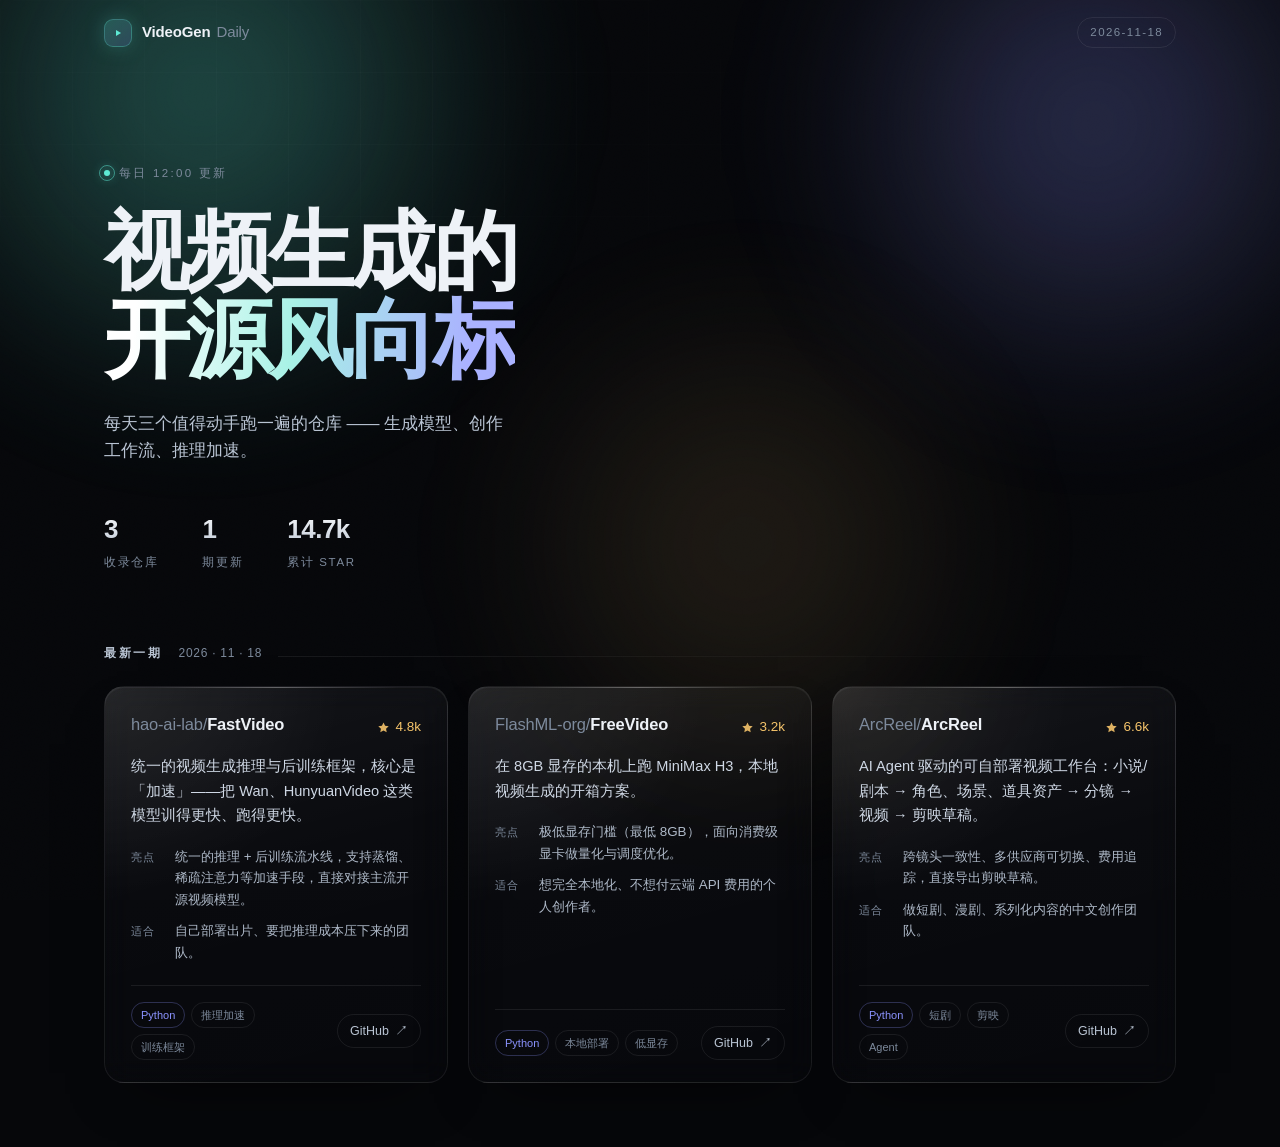
==== public/index.html @ 577c6fde "feat(ui): 404 页、OG/meta、键盘焦点与跳转链接、小屏精修、触屏取消 hover" ====
<!DOCTYPE html>
<html lang="zh-CN">
<head>
<meta charset="utf-8" />
<meta name="viewport" content="width=device-width, initial-scale=1" />
<title>VideoGen Daily — 视频生成开源风向标</title>
<meta name="description" content="每天 12:00，三个值得动手跑一遍的视频生成开源仓库。" />
<meta name="theme-color" content="#06070a" />
<meta property="og:type" content="website" />
<meta property="og:title" content="VideoGen Daily — 视频生成开源风向标" />
<meta property="og:description" content="每天 12:00，三个值得动手跑一遍的视频生成开源仓库。" />
<meta name="twitter:card" content="summary_large_image" />
<meta name="twitter:title" content="VideoGen Daily" />
<meta name="twitter:description" content="每天 12:00，三个值得动手跑一遍的视频生成开源仓库。" />
<link rel="stylesheet" href="assets/css/tokens.css" />
<link rel="stylesheet" href="assets/css/base.css" />
<link rel="stylesheet" href="assets/css/layout.css" />
<link rel="stylesheet" href="assets/css/components.css" />
<link rel="stylesheet" href="assets/css/motion.css" />
<link rel="icon" href="data:image/svg+xml,<svg xmlns='http://www.w3.org/2000/svg' viewBox='0 0 100 100'><rect width='100' height='100' rx='24' fill='%230b0d10'/><path d='M38 30l28 20-28 20z' fill='%235eead4'/></svg>" />
</head>
<body>
<a class="skip" href="#main">跳到内容</a>
<div class="grain" aria-hidden="true"></div>
<div class="aurora" aria-hidden="true">
  <span class="blob b1"></span>
  <span class="blob b2"></span>
  <span class="blob b3"></span>
</div>

<header class="nav" id="nav">
  <div class="wrap nav-inner">
    <a class="logo" href="./">
      <span class="logo-mark" aria-hidden="true"><svg viewBox="0 0 24 24" fill="none"><path d="M9 7.5v9l7.5-4.5L9 7.5z" fill="currentColor"/></svg></span>
      <span class="logo-text">VideoGen<em>Daily</em></span>
    </a>
    <span class="nav-pill" id="navDate">—</span>
  </div>
</header>

<main id="main">
  <section class="hero">
    <div class="wrap">
      <p class="eyebrow"><span class="pulse"></span>每日 12:00 更新</p>
      <h1>视频生成的<br /><span class="grad">开源风向标</span></h1>
      <p class="lede">每天三个值得动手跑一遍的仓库 —— 生成模型、创作工作流、推理加速。</p>
      <div class="stats">
        <div class="stat"><b id="statRepos">0</b><span>收录仓库</span></div>
        <div class="stat"><b id="statIssues">0</b><span>期更新</span></div>
        <div class="stat"><b id="statStars">0</b><span>累计 Star</span></div>
      </div>
    </div>
  </section>

  <section class="wrap latest">
    <div class="section-head">
      <h2>最新一期</h2>
      <span class="date" id="latestDate"></span>
    </div>
    <div class="cards" id="cards">
      <div class="card skeleton"></div>
      <div class="card skeleton"></div>
      <div class="card skeleton"></div>
    </div>
  </section>

  <section class="wrap archive" id="archive"></section>
</main>

<script type="module" src="assets/js/main.js"></script>
</body>
</html>
---- public/assets/css/tokens.css ----
/* design tokens — 颜色 / 间距 / 缓动；改这里就能整体换肤 */
:root{
  --bg:#06070a;
  --bg-2:#0a0c11;
  --ink:#eef2f7;
  --ink-2:#b9c4d3;
  --muted:#7d8a9c;
  --line:rgba(255,255,255,.075);
  --line-2:rgba(255,255,255,.14);
  --teal:#5eead4;
  --indigo:#8b93ff;
  --amber:#f5c46b;
  --radius:20px;
  --ease:cubic-bezier(.2,.8,.2,1);
  --maxw:1120px;
}
---- public/assets/css/base.css ----
/* reset + 基础排版 + 氛围层（颗粒、极光） */
*{box-sizing:border-box}
html{scroll-behavior:smooth}
body{margin:0;background:var(--bg);color:var(--ink);font-family:-apple-system,BlinkMacSystemFont,"Inter","Segoe UI","PingFang SC","Hiragino Sans GB","Microsoft YaHei",sans-serif;font-size:16px;line-height:1.65;-webkit-font-smoothing:antialiased;text-rendering:optimizeLegibility;overflow-x:hidden}
a{color:inherit;text-decoration:none}
::selection{background:rgba(94,234,212,.25);color:#fff}
/* ---------- atmosphere ---------- */
.grain{
  position:fixed;inset:0;z-index:1;pointer-events:none;opacity:.035;
  background-image:url("data:image/svg+xml,%3Csvg xmlns='http://www.w3.org/2000/svg' width='200' height='200'%3E%3Cfilter id='n'%3E%3CfeTurbulence type='fractalNoise' baseFrequency='.85' numOctaves='3'/%3E%3C/filter%3E%3Crect width='200' height='200' filter='url(%23n)'/%3E%3C/svg%3E");
  mix-blend-mode:overlay;
}
.aurora{position:fixed;inset:0;z-index:0;pointer-events:none;overflow:hidden}
.blob{position:absolute;display:block;border-radius:50%;filter:blur(72px);opacity:.85;will-change:transform}
.b1{width:760px;height:760px;left:-14%;top:-32%;
  background:radial-gradient(circle at 50% 50%,rgba(94,234,212,.40),transparent 64%);
  animation:drift1 34s var(--ease) infinite alternate}
.b2{width:680px;height:680px;right:-12%;top:-24%;
  background:radial-gradient(circle at 50% 50%,rgba(139,147,255,.36),transparent 64%);
  animation:drift2 42s var(--ease) infinite alternate}
.b3{width:620px;height:620px;left:34%;top:26%;
  background:radial-gradient(circle at 50% 50%,rgba(245,196,107,.16),transparent 66%);
  animation:drift3 48s var(--ease) infinite alternate}
@keyframes drift1{from{transform:translate3d(0,0,0) scale(1)}to{transform:translate3d(90px,60px,0) scale(1.12)}}
@keyframes drift2{from{transform:translate3d(0,0,0) scale(1.05)}to{transform:translate3d(-80px,80px,0) scale(.95)}}
@keyframes drift3{from{transform:translate3d(0,0,0) scale(.95)}to{transform:translate3d(60px,-70px,0) scale(1.1)}}


/* 无障碍：键盘焦点与跳转链接 */
:where(a, button):focus-visible{
  outline:2px solid var(--teal);outline-offset:3px;border-radius:6px;
}
.skip{
  position:fixed;top:-60px;left:16px;z-index:99;padding:10px 16px;border-radius:10px;
  background:var(--ink);color:#06070a;font-size:13px;transition:top .25s var(--ease);
}
.skip:focus{top:14px}
---- public/assets/css/layout.css ----
/* 栅格、导航、首屏、区块标题、往期 */
.wrap{width:100%;max-width:var(--maxw);margin:0 auto;padding:0 24px}
/* ---------- nav ---------- */
.nav{
  position:fixed;top:0;left:0;right:0;z-index:20;height:66px;
  display:flex;align-items:center;
  border-bottom:1px solid transparent;
  transition:background .4s var(--ease),border-color .4s var(--ease),backdrop-filter .4s;
}
.nav.scrolled{
  background:rgba(6,7,10,.62);
  border-bottom-color:var(--line);
  backdrop-filter:saturate(160%) blur(16px);
  -webkit-backdrop-filter:saturate(160%) blur(16px);
}
.nav-inner{display:flex;align-items:center;justify-content:space-between;gap:16px}
.logo{display:flex;align-items:center;gap:10px;font-size:15px;letter-spacing:-.01em}
.logo-mark{
  width:28px;height:28px;border-radius:9px;display:grid;place-items:center;
  background:linear-gradient(140deg,rgba(94,234,212,.22),rgba(139,147,255,.18));
  border:1px solid rgba(94,234,212,.28);color:var(--teal);
  box-shadow:0 0 22px -6px rgba(94,234,212,.6);
}
.logo-mark svg{width:16px;height:16px}
.logo-text{font-weight:600;color:var(--ink)}
.logo-text em{font-style:normal;color:var(--muted);margin-left:6px;font-weight:500}
.nav-pill{
  font-size:11.5px;letter-spacing:.12em;text-transform:uppercase;
  color:var(--muted);border:1px solid var(--line);border-radius:999px;padding:5px 12px;
  font-variant-numeric:tabular-nums;
}

/* ---------- hero ---------- */
.hero{position:relative;z-index:2;padding:158px 0 64px}
.eyebrow{
  display:inline-flex;align-items:center;gap:9px;margin:0 0 26px;
  font-size:11.5px;letter-spacing:.2em;text-transform:uppercase;color:var(--muted);
}
.pulse{width:6px;height:6px;border-radius:50%;background:var(--teal);position:relative;box-shadow:0 0 12px var(--teal)}
.pulse::after{
  content:"";position:absolute;inset:-5px;border-radius:50%;border:1px solid rgba(94,234,212,.5);
  animation:ring 2.6s var(--ease) infinite;
}
@keyframes ring{0%{transform:scale(.6);opacity:.9}70%{transform:scale(1.7);opacity:0}100%{opacity:0}}

h1{
  margin:0;font-size:clamp(42px,7.4vw,86px);line-height:1.02;letter-spacing:-.045em;font-weight:650;
}
.grad{
  background:linear-gradient(96deg,#ffffff 8%,#a8f2e6 46%,#aab2ff 88%);
  -webkit-background-clip:text;background-clip:text;color:transparent;
}
.lede{margin:26px 0 0;max-width:44ch;color:var(--ink-2);font-size:16.5px}
.stats{display:flex;gap:44px;margin-top:44px;flex-wrap:wrap}
.stat{display:flex;flex-direction:column;gap:2px}
.stat b{
  font-size:26px;font-weight:600;letter-spacing:-.02em;font-variant-numeric:tabular-nums;
  background:linear-gradient(180deg,#fff,#b9c4d3);-webkit-background-clip:text;background-clip:text;color:transparent;
}
.stat span{font-size:11.5px;letter-spacing:.14em;text-transform:uppercase;color:var(--muted)}


/* subtle grid in hero */
.hero::before{
  content:"";position:absolute;inset:0;z-index:-1;pointer-events:none;
  background-image:
    linear-gradient(rgba(255,255,255,.04) 1px,transparent 1px),
    linear-gradient(90deg,rgba(255,255,255,.04) 1px,transparent 1px);
  background-size:72px 72px;
  -webkit-mask-image:radial-gradient(68% 62% at 26% 18%,#000 0%,transparent 72%);
  mask-image:radial-gradient(68% 62% at 26% 18%,#000 0%,transparent 72%);
  opacity:.55;
}

/* ---------- section head ---------- */
.latest{position:relative;z-index:2;padding-top:8px}
.section-head{display:flex;align-items:baseline;gap:16px;margin:0 0 22px}
.section-head h2{
  margin:0;font-size:12px;letter-spacing:.22em;text-transform:uppercase;color:var(--ink-2);font-weight:600;
}
.section-head::after{content:"";flex:1;height:1px;background:linear-gradient(90deg,var(--line),transparent)}
.date{font-size:12px;color:var(--muted);font-variant-numeric:tabular-nums;letter-spacing:.06em}

/* ---------- archive ---------- */
.archive{position:relative;z-index:2;margin-top:64px}
.arc-list{display:flex;flex-direction:column}
.arc-row{
  display:flex;align-items:baseline;gap:20px;padding:16px 14px;margin:0 -14px;border-radius:12px;
  border-top:1px solid var(--line);
  transition:background .35s var(--ease),transform .35s var(--ease);
}
.arc-row:hover{background:rgba(255,255,255,.032);transform:translateX(4px)}
.arc-date{font-size:12.5px;color:var(--muted);font-variant-numeric:tabular-nums;letter-spacing:.04em;min-width:92px}
.arc-names{display:flex;gap:16px;flex-wrap:wrap;font-size:14px}
.arc-names a{color:#c6d0dd;transition:color .25s}
.arc-names a:hover{color:var(--teal)}


/* 小屏精修 */
@media (max-width:480px){
  .wrap{padding:0 18px}
  .hero{padding:118px 0 40px}
  h1{font-size:clamp(34px,10vw,44px);line-height:1.08;letter-spacing:-.035em}
  .lede{margin-top:18px;font-size:15px}
  .stats{gap:22px;margin-top:28px}
  .stat b{font-size:20px}
  .stat span{font-size:10.5px;letter-spacing:.1em}
  .section-head{gap:12px}
  .nav{height:58px}
  .nav-pill{font-size:10.5px;padding:4px 10px}
}
---- public/assets/css/components.css ----
/* 卡片 / 标签 / 骨架屏 */
/* ---------- cards ---------- */
.cards{display:grid;grid-template-columns:repeat(auto-fit,minmax(310px,1fr));gap:20px}
.card{
  position:relative;overflow:hidden;isolation:isolate;
  display:flex;flex-direction:column;
  padding:26px 26px 22px;border-radius:var(--radius);
  background:
    radial-gradient(120% 90% at 0% 0%,rgba(255,255,255,.075),transparent 58%),
    linear-gradient(165deg,rgba(255,255,255,.055),rgba(255,255,255,.016) 46%,rgba(255,255,255,.006));
  border:1px solid var(--line);
  backdrop-filter:blur(14px) saturate(130%);
  -webkit-backdrop-filter:blur(14px) saturate(130%);
  box-shadow:0 1px 0 rgba(255,255,255,.05) inset,0 24px 60px -34px rgba(0,0,0,.9);
  transition:transform .55s var(--ease),border-color .4s,box-shadow .55s var(--ease);
}
.card::before{ /* top hairline */
  content:"";position:absolute;top:0;left:14%;right:14%;height:1px;
  background:linear-gradient(90deg,transparent,rgba(255,255,255,.42),transparent);opacity:.7;
}
.card::after{ /* cursor spotlight */
  content:"";position:absolute;inset:-1px;border-radius:inherit;z-index:-1;opacity:0;
  background:radial-gradient(340px circle at var(--mx,50%) var(--my,0%),rgba(94,234,212,.16),rgba(139,147,255,.08) 42%,transparent 68%);
  transition:opacity .35s var(--ease);
}
.card:hover{transform:translateY(-6px);border-color:rgba(94,234,212,.30);
  box-shadow:0 1px 0 rgba(255,255,255,.08) inset,0 34px 80px -30px rgba(0,0,0,.95),0 0 40px -20px rgba(94,234,212,.35)}
.card:hover::after{opacity:1}

.card-top{display:flex;align-items:flex-start;justify-content:space-between;gap:14px;margin-bottom:16px}
.repo{font-size:16.5px;font-weight:600;letter-spacing:-.01em;line-height:1.35;word-break:break-word}
.repo .owner{color:var(--muted);font-weight:500}
.repo .name{color:var(--ink)}
.card:hover .repo .name{color:#fff}
.star{display:flex;align-items:center;gap:5px;color:var(--amber);font-size:13.5px;font-variant-numeric:tabular-nums;white-space:nowrap;padding-top:3px}
.star svg{width:13px;height:13px;opacity:.9}
.today{
  display:inline-flex;align-items:center;gap:5px;margin:-6px 0 14px;
  font-size:11px;letter-spacing:.06em;color:var(--teal);
  background:rgba(94,234,212,.09);border:1px solid rgba(94,234,212,.22);
  padding:2px 9px;border-radius:999px;
}
.summary{margin:0 0 18px;color:#cfd8e5;font-size:14.6px;line-height:1.68}
.facts{margin:0 0 22px;display:flex;flex-direction:column;gap:10px}
.facts .row{display:flex;gap:10px;font-size:13.4px;line-height:1.6}
.facts dt{
  flex:none;color:var(--muted);font-size:11px;letter-spacing:.1em;text-transform:uppercase;
  padding-top:3px;min-width:34px;
}
.facts dd{margin:0;color:#aeb9c8}
.facts dd b{color:#e7edf5;font-weight:600}

.card-foot{display:flex;align-items:center;justify-content:space-between;gap:12px;margin-top:auto;padding-top:16px;border-top:1px solid var(--line)}
.tags{display:flex;gap:6px;flex-wrap:wrap}
.tag{font-size:11px;color:var(--muted);border:1px solid var(--line);border-radius:999px;padding:3px 9px;transition:color .3s,border-color .3s}
.card:hover .tag{border-color:var(--line-2);color:#a7b4c4}
.tag.lang{color:var(--indigo);border-color:rgba(139,147,255,.28)}
.go{
  display:inline-flex;align-items:center;gap:6px;font-size:12.5px;color:var(--ink-2);
  padding:6px 12px;border-radius:999px;border:1px solid var(--line);
  transition:color .3s,border-color .3s,background .3s,transform .3s var(--ease);
}
.go span{transition:transform .3s var(--ease);display:inline-block}
.go:hover{color:#fff;border-color:rgba(94,234,212,.4);background:rgba(94,234,212,.08)}
.go:hover span{transform:translate(2px,-2px)}

/* ---------- skeleton ---------- */
.skeleton{min-height:260px;pointer-events:none;border-color:var(--line)}
.skeleton::before{content:"";position:absolute;inset:0;
  background:linear-gradient(100deg,transparent 20%,rgba(255,255,255,.06) 45%,transparent 70%);
  animation:shimmer 1.6s infinite}
@keyframes shimmer{from{transform:translateX(-40%)}to{transform:translateX(40%)}}


/* 触屏设备不保留 hover 态，避免点完一直"浮着" */
@media (hover:none){
  .card:hover{transform:none;box-shadow:0 1px 0 rgba(255,255,255,.05) inset,0 24px 60px -34px rgba(0,0,0,.9)}
  .card:hover::after{opacity:0}
  .go:hover span{transform:none}
}
@media (max-width:480px){
  .card{padding:20px 18px 16px;border-radius:16px}
  .summary{font-size:14px}
  .facts .row{font-size:13px}
  .facts dt{min-width:30px}
  .card-foot{margin-top:18px;padding-top:14px;gap:10px}
  .go{padding:5px 10px;font-size:12px}
}
---- public/assets/css/motion.css ----
/* 动效与无障碍降级 */
/* ---------- reveal ---------- */
.reveal{opacity:0;transform:translateY(20px)}
.reveal.in{opacity:1;transform:none;
  transition:opacity .8s var(--ease),transform .8s var(--ease);
  transition-delay:calc(var(--i,0) * 80ms)}

/* ---------- responsive ---------- */
@media (max-width:720px){
  .hero{padding:128px 0 44px}
  .lede{font-size:15.5px}
  .stats{gap:28px;margin-top:34px}
  .stat b{font-size:22px}
  .cards{grid-template-columns:1fr}
  .card{padding:22px 20px 18px}
  .arc-row{flex-direction:column;gap:6px}
}

@media (prefers-reduced-motion:reduce){
  *,*::before,*::after{animation-duration:.001ms !important;animation-iteration-count:1 !important;transition-duration:.001ms !important}
  .reveal{opacity:1;transform:none}
}
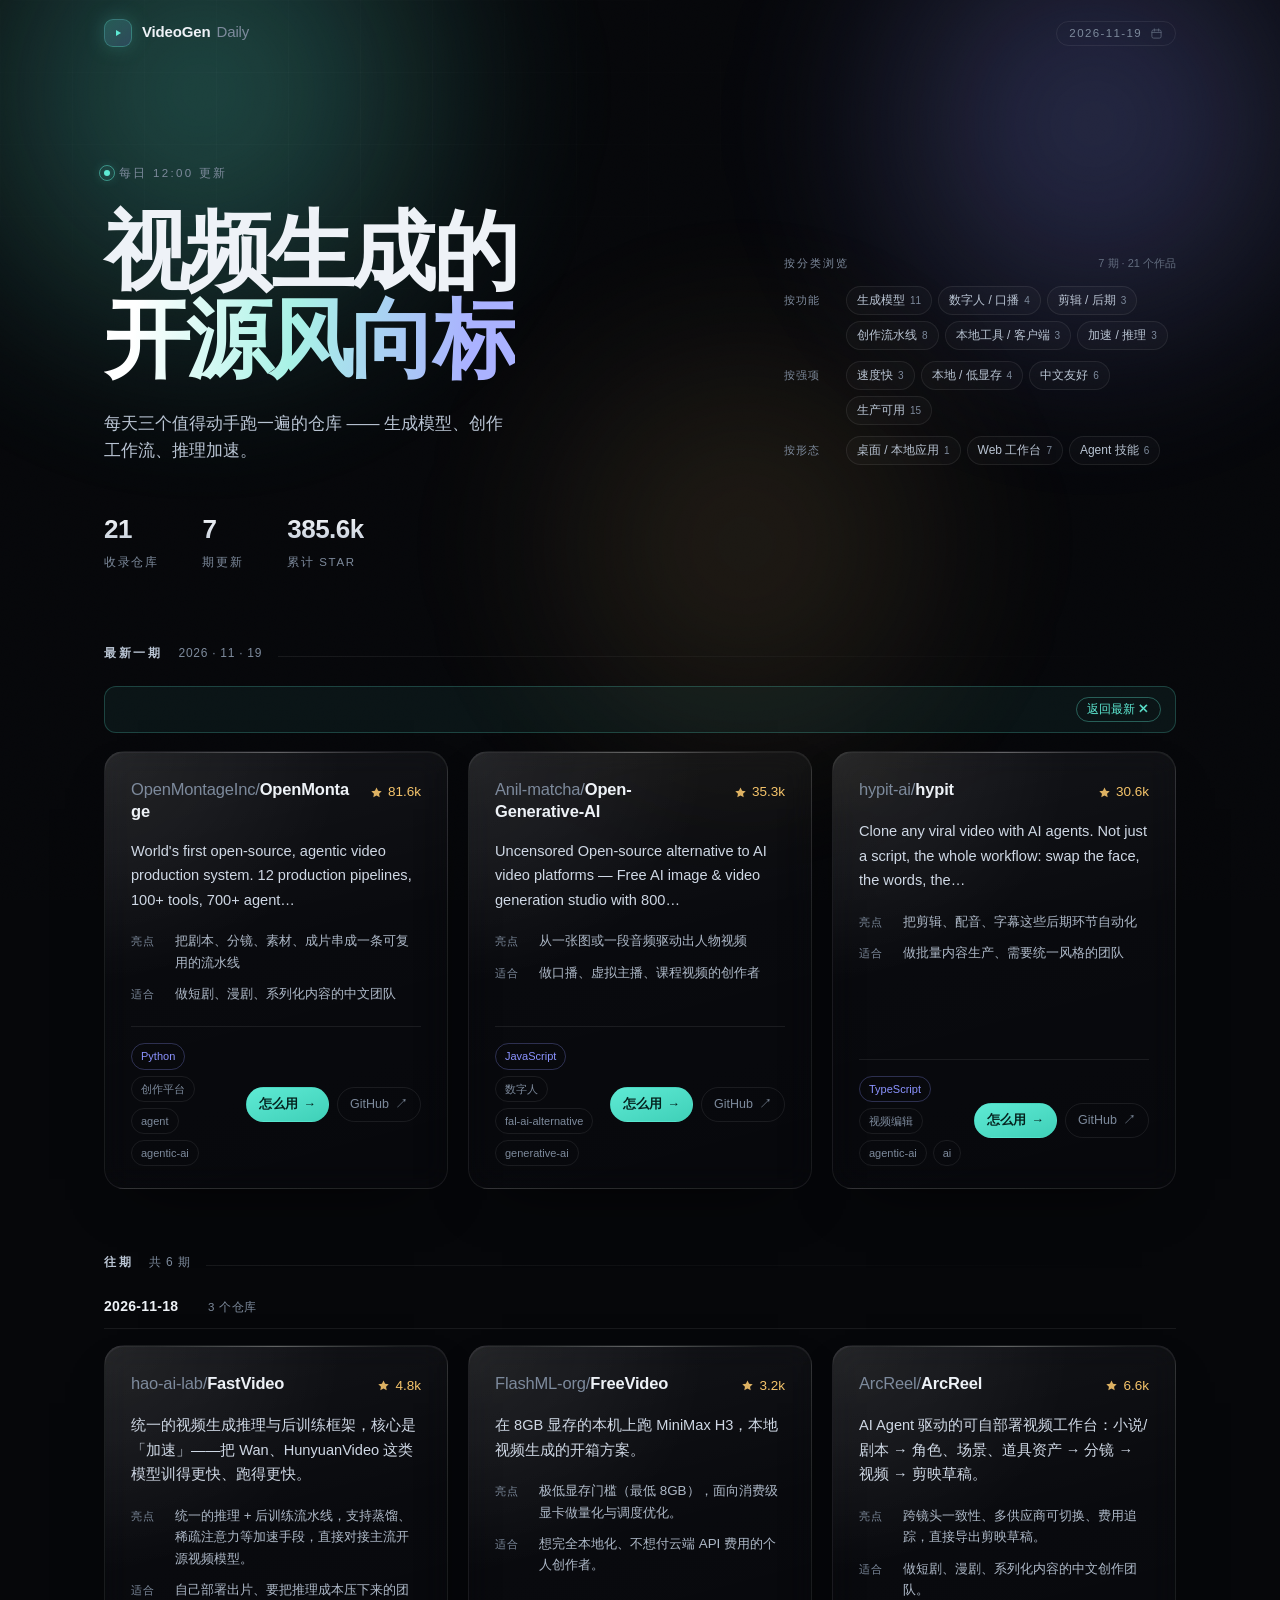
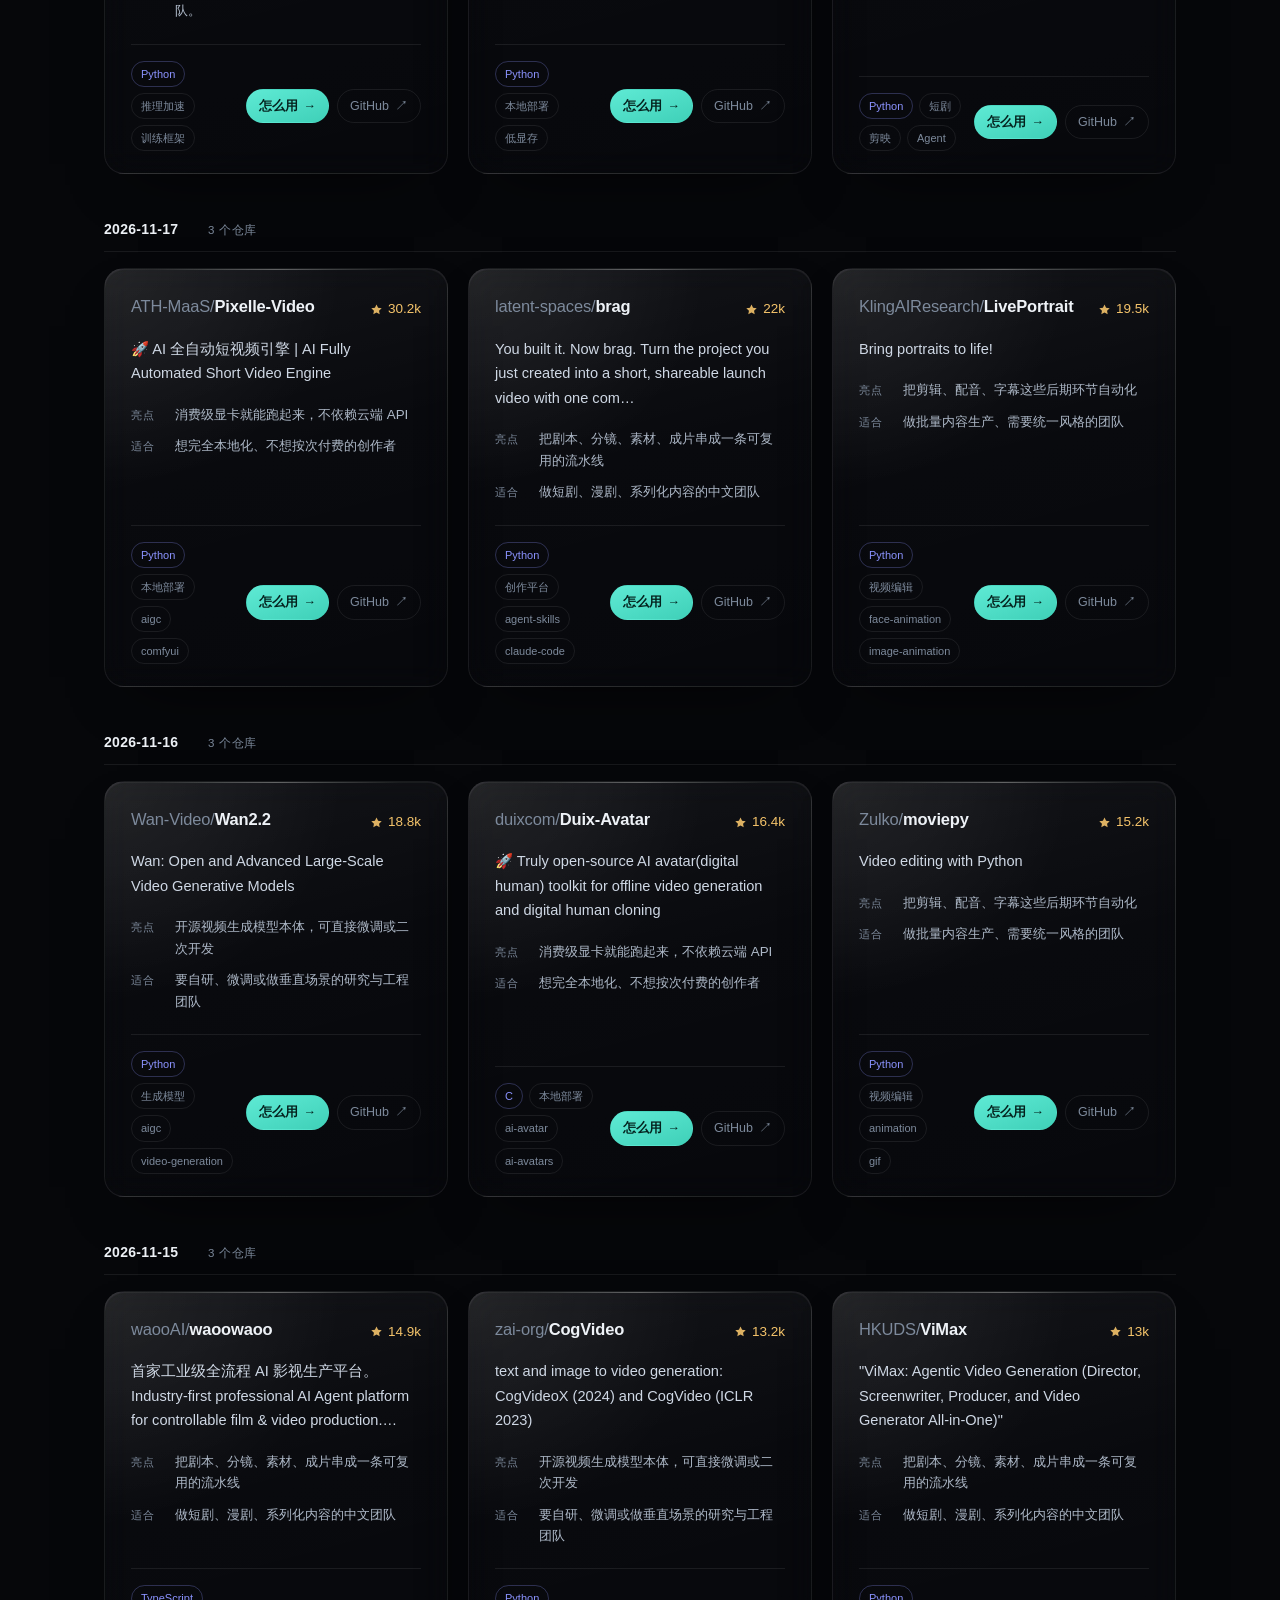
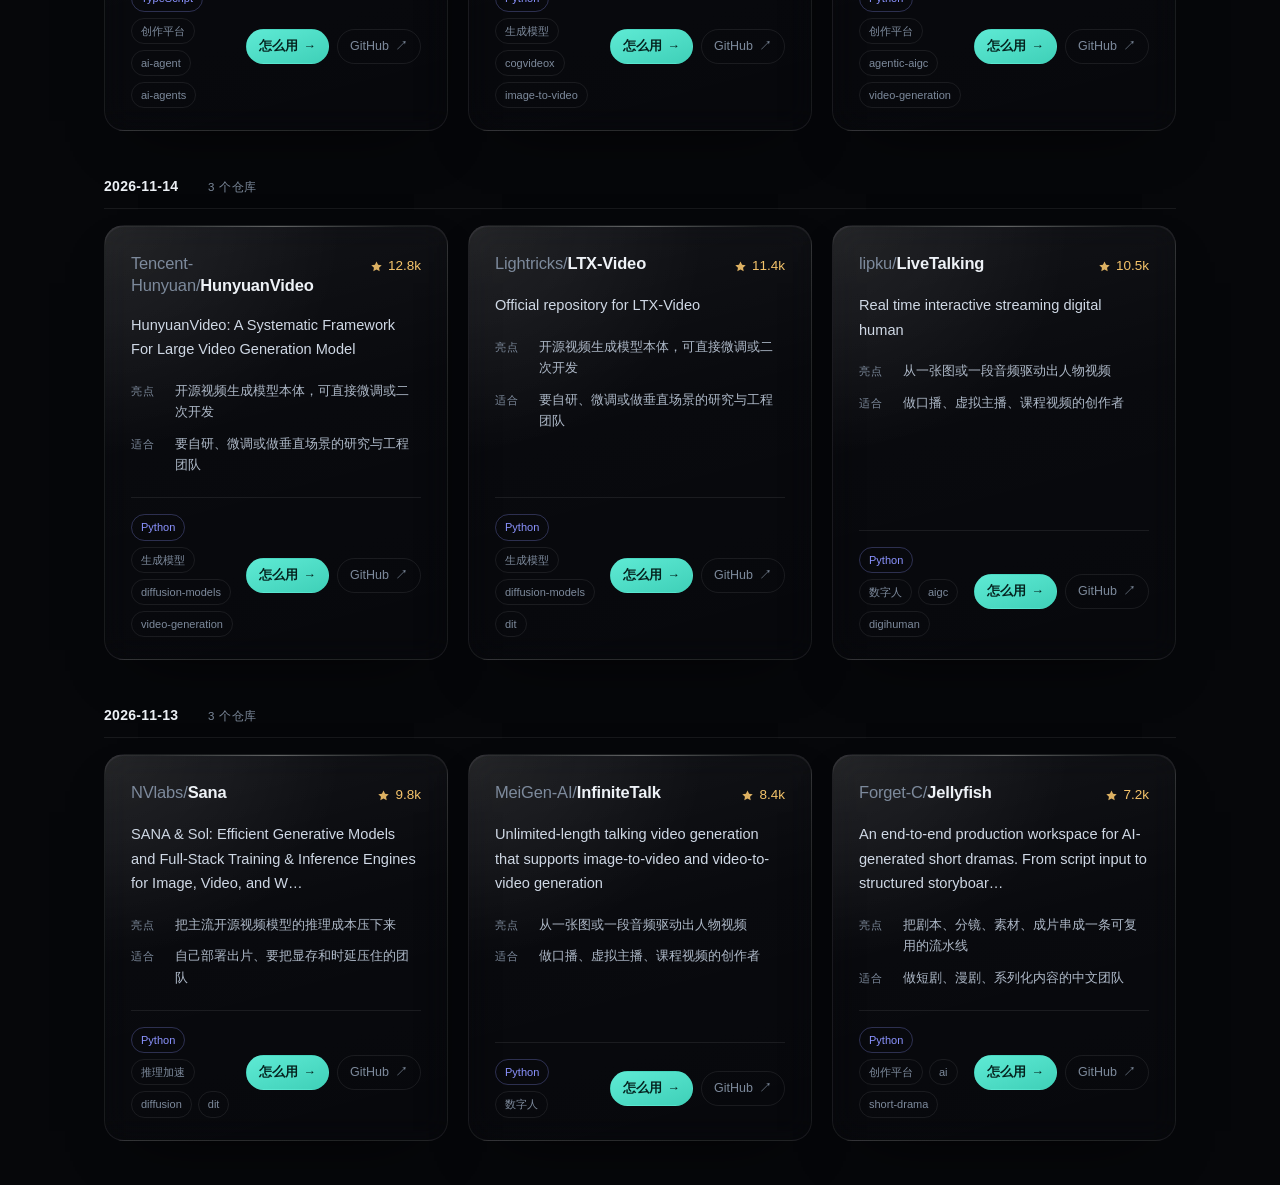
==== commit 943477db: "feat: 顶部日历（绿点标记有内容日期）+ 分类标签（功能/强项/形态）" ====
--- a/public/index.html
+++ b/public/index.html
@@ -34,28 +34,41 @@
       <span class="logo-mark" aria-hidden="true"><svg viewBox="0 0 24 24" fill="none"><path d="M9 7.5v9l7.5-4.5L9 7.5z" fill="currentColor"/></svg></span>
       <span class="logo-text">VideoGen<em>Daily</em></span>
     </a>
-    <span class="nav-pill" id="navDate">—</span>
+    <div class="nav-cal-wrap">
+      <button class="nav-pill" id="navDate" aria-haspopup="dialog" aria-expanded="false" title="按日期查看">
+        <span id="navDateText">—</span>
+        <svg class="cal-ico" viewBox="0 0 24 24" fill="none" aria-hidden="true"><rect x="3.5" y="5.5" width="17" height="15" rx="3" stroke="currentColor" stroke-width="1.4"/><path d="M3.5 10h17M8 3.5v4M16 3.5v4" stroke="currentColor" stroke-width="1.4" stroke-linecap="round"/></svg>
+      </button>
+      <div class="cal-pop" id="calPop" role="dialog" aria-label="选择日期" hidden></div>
+    </div>
   </div>
 </header>
 
 <main id="main">
   <section class="hero">
-    <div class="wrap">
-      <p class="eyebrow"><span class="pulse"></span>每日 12:00 更新</p>
-      <h1>视频生成的<br /><span class="grad">开源风向标</span></h1>
-      <p class="lede">每天三个值得动手跑一遍的仓库 —— 生成模型、创作工作流、推理加速。</p>
-      <div class="stats">
-        <div class="stat"><b id="statRepos">0</b><span>收录仓库</span></div>
-        <div class="stat"><b id="statIssues">0</b><span>期更新</span></div>
-        <div class="stat"><b id="statStars">0</b><span>累计 Star</span></div>
+    <div class="wrap hero-grid">
+      <div class="hero-main">
+        <p class="eyebrow"><span class="pulse"></span>每日 12:00 更新</p>
+        <h1>视频生成的<br /><span class="grad">开源风向标</span></h1>
+        <p class="lede">每天三个值得动手跑一遍的仓库 —— 生成模型、创作工作流、推理加速。</p>
+        <div class="stats">
+          <div class="stat"><b id="statRepos">0</b><span>收录仓库</span></div>
+          <div class="stat"><b id="statIssues">0</b><span>期更新</span></div>
+          <div class="stat"><b id="statStars">0</b><span>累计 Star</span></div>
+        </div>
       </div>
+      <aside class="hero-side" id="heroTags" aria-label="按分类浏览作品"></aside>
     </div>
   </section>
 
   <section class="wrap latest">
     <div class="section-head">
-      <h2>最新一期</h2>
+      <h2 id="sectionTitle">最新一期</h2>
       <span class="date" id="latestDate"></span>
+    </div>
+    <div class="view-bar" id="viewBar" hidden>
+      <span class="view-text" id="viewText"></span>
+      <button class="view-clear" id="viewClear">返回最新 ✕</button>
     </div>
     <div class="cards" id="cards">
       <div class="card skeleton"></div>
--- a/public/assets/css/layout.css
+++ b/public/assets/css/layout.css
@@ -109,3 +109,23 @@
   .nav{height:58px}
   .nav-pill{font-size:10.5px;padding:4px 10px}
 }
+
+/* ---------- hero 两栏：标题 + 分类标签 ---------- */
+.hero-grid{display:grid;grid-template-columns:minmax(0,1fr) minmax(300px,392px);gap:56px;align-items:center}
+.hero-main{min-width:0}
+.hero-side{min-width:0}
+
+/* ---------- 导航日历按钮 ---------- */
+.nav-cal-wrap{position:relative}
+button.nav-pill{
+  display:inline-flex;align-items:center;gap:8px;background:transparent;cursor:pointer;
+  font-family:inherit;transition:color .3s,border-color .3s,background .3s;
+}
+button.nav-pill:hover{color:var(--ink);border-color:var(--line-2);background:rgba(255,255,255,.04)}
+button.nav-pill[aria-expanded="true"]{color:var(--teal);border-color:rgba(94,234,212,.4);background:rgba(94,234,212,.08)}
+.cal-ico{width:13px;height:13px;opacity:.75}
+
+@media (max-width:980px){
+  .hero-grid{grid-template-columns:1fr;gap:34px}
+  .hero-side{order:2}
+}
--- a/public/assets/css/components.css
+++ b/public/assets/css/components.css
@@ -86,3 +86,109 @@
   .card-foot{margin-top:18px;padding-top:14px;gap:10px}
   .go{padding:5px 10px;font-size:12px}
 }
+
+/* ---------- 详情入口 ---------- */
+.repo-link{text-decoration:none;color:inherit}
+.repo-link:hover .name{color:var(--teal)}
+.card[data-href]{cursor:pointer}
+.card-acts{display:flex;align-items:center;gap:8px;flex:none}
+.go.more{color:#04211d;background:linear-gradient(160deg,var(--teal),#3fd0b8);border-color:transparent;font-weight:600}
+.go.more:hover{color:#04211d;background:linear-gradient(160deg,#7ff2e0,#4bdbc3);border-color:transparent;box-shadow:0 10px 26px -14px rgba(94,234,212,.7)}
+.go.gh{color:var(--muted)}
+.go.gh:hover{color:#fff}
+.arc-names a:hover{color:var(--teal)}
+@media (max-width:480px){
+  .card-acts{gap:6px}
+  .go.gh{padding:5px 8px}
+}
+
+/* ---------- 往期：按天卡片 ---------- */
+.arc-day{margin:0 0 44px}
+.arc-day-head{display:flex;align-items:baseline;gap:12px;margin:0 0 16px;padding-bottom:10px;border-bottom:1px solid var(--line)}
+.arc-date{font-size:14px;font-weight:600;color:var(--ink);letter-spacing:.02em;font-variant-numeric:tabular-nums}
+.arc-count{font-size:11.5px;color:var(--muted);letter-spacing:.06em}
+@media (max-width:480px){
+  .arc-day{margin-bottom:34px}
+}
+
+/* ---------- 分类标签 ---------- */
+.tags-head{display:flex;align-items:baseline;justify-content:space-between;gap:10px;margin-bottom:14px}
+.tags-head span{font-size:11px;letter-spacing:.18em;text-transform:uppercase;color:var(--muted)}
+.tags-head em{font-style:normal;font-size:11px;color:var(--muted);opacity:.75}
+.dim{display:grid;grid-template-columns:52px minmax(0,1fr);gap:10px;align-items:start;margin-bottom:11px}
+.dim-label{font-size:10.5px;letter-spacing:.1em;color:var(--muted);padding-top:6px}
+.chips{display:flex;flex-wrap:wrap;gap:6px}
+.chip{
+  display:inline-flex;align-items:center;gap:5px;cursor:pointer;
+  font-family:inherit;font-size:12px;color:var(--ink-2);
+  padding:5px 10px;border-radius:999px;border:1px solid var(--line);
+  background:rgba(255,255,255,.022);
+  transition:color .25s,border-color .25s,background .25s,transform .3s var(--ease);
+}
+.chip i{font-style:normal;font-size:10px;color:var(--muted);font-variant-numeric:tabular-nums}
+.chip:hover{color:#fff;border-color:rgba(94,234,212,.38);background:rgba(94,234,212,.07);transform:translateY(-1px)}
+.chip.on{color:#04211d;background:linear-gradient(160deg,var(--teal),#3fd0b8);border-color:transparent;font-weight:600}
+.chip.on i{color:rgba(4,33,29,.6)}
+
+/* ---------- 日历浮层 ---------- */
+.cal-pop{
+  position:absolute;top:calc(100% + 12px);right:0;width:288px;z-index:40;
+  padding:16px 16px 12px;border-radius:18px;
+  border:1px solid var(--line-2);
+  background:linear-gradient(170deg,rgba(16,19,25,.98),rgba(9,11,15,.98));
+  box-shadow:0 30px 70px -30px rgba(0,0,0,.95),0 0 0 1px rgba(255,255,255,.03) inset;
+  backdrop-filter:blur(18px);-webkit-backdrop-filter:blur(18px);
+  animation:calIn .28s var(--ease);
+}
+@keyframes calIn{from{opacity:0;transform:translateY(-6px) scale(.98)}to{opacity:1;transform:none}}
+.cal-head{display:flex;align-items:center;justify-content:space-between;margin-bottom:10px}
+.cal-title{font-size:12.5px;color:var(--ink);letter-spacing:.04em;font-variant-numeric:tabular-nums}
+.cal-nav{
+  width:26px;height:26px;border-radius:8px;border:1px solid var(--line);background:transparent;
+  color:var(--ink-2);cursor:pointer;font-size:15px;line-height:1;display:grid;place-items:center;
+  transition:color .25s,border-color .25s,background .25s;
+}
+.cal-nav:hover{color:#fff;border-color:var(--line-2);background:rgba(255,255,255,.05)}
+.cal-dow{display:grid;grid-template-columns:repeat(7,1fr);gap:2px;margin-bottom:4px}
+.cal-dow span{text-align:center;font-size:10px;color:var(--muted);letter-spacing:.08em}
+.cal-grid{display:grid;grid-template-columns:repeat(7,1fr);gap:2px}
+.cal-day{
+  position:relative;height:32px;border-radius:9px;border:1px solid transparent;background:transparent;
+  color:var(--muted);font-family:inherit;font-size:12px;cursor:default;
+  display:flex;flex-direction:column;align-items:center;justify-content:center;gap:2px;
+  font-variant-numeric:tabular-nums;transition:background .25s,color .25s,border-color .25s;
+}
+.cal-day.is-empty{visibility:hidden}
+.cal-day.has{color:var(--ink);cursor:pointer;background:rgba(255,255,255,.035);border-color:var(--line)}
+.cal-day.has:hover{background:rgba(94,234,212,.12);border-color:rgba(94,234,212,.4);color:#fff}
+.cal-dot{width:4px;height:4px;border-radius:50%;background:var(--teal);box-shadow:0 0 8px rgba(94,234,212,.9)}
+.cal-day.today{box-shadow:0 0 0 1px rgba(139,147,255,.45) inset}
+.cal-day.sel{background:linear-gradient(160deg,rgba(94,234,212,.22),rgba(139,147,255,.16));border-color:rgba(94,234,212,.55);color:#fff}
+.cal-tip{margin:10px 0 0;font-size:10.5px;color:var(--muted);text-align:center;letter-spacing:.03em}
+
+/* ---------- 视图提示条 ---------- */
+.view-bar{
+  display:flex;align-items:center;justify-content:space-between;gap:14px;
+  margin:0 0 18px;padding:10px 14px;border-radius:12px;
+  border:1px solid rgba(94,234,212,.22);background:rgba(94,234,212,.06);
+}
+.view-text{font-size:12.5px;color:#cfe9e3;letter-spacing:.02em}
+.view-clear{
+  font-family:inherit;font-size:11.5px;color:var(--teal);cursor:pointer;
+  border:1px solid rgba(94,234,212,.35);border-radius:999px;padding:4px 10px;background:transparent;
+  transition:background .25s,color .25s;
+}
+.view-clear:hover{background:rgba(94,234,212,.14);color:#fff}
+
+/* ---------- 卡片上的日期小标 ---------- */
+.card-date{
+  display:inline-block;margin:-6px 0 14px;font-size:10.5px;letter-spacing:.08em;color:var(--muted);
+  border:1px solid var(--line);border-radius:999px;padding:2px 8px;font-variant-numeric:tabular-nums;
+}
+.empty-hint{color:var(--muted);font-size:14px}
+
+@media (max-width:720px){
+  .dim{grid-template-columns:1fr;gap:6px}
+  .dim-label{padding-top:0}
+  .cal-pop{right:-8px;width:min(300px,calc(100vw - 40px))}
+}
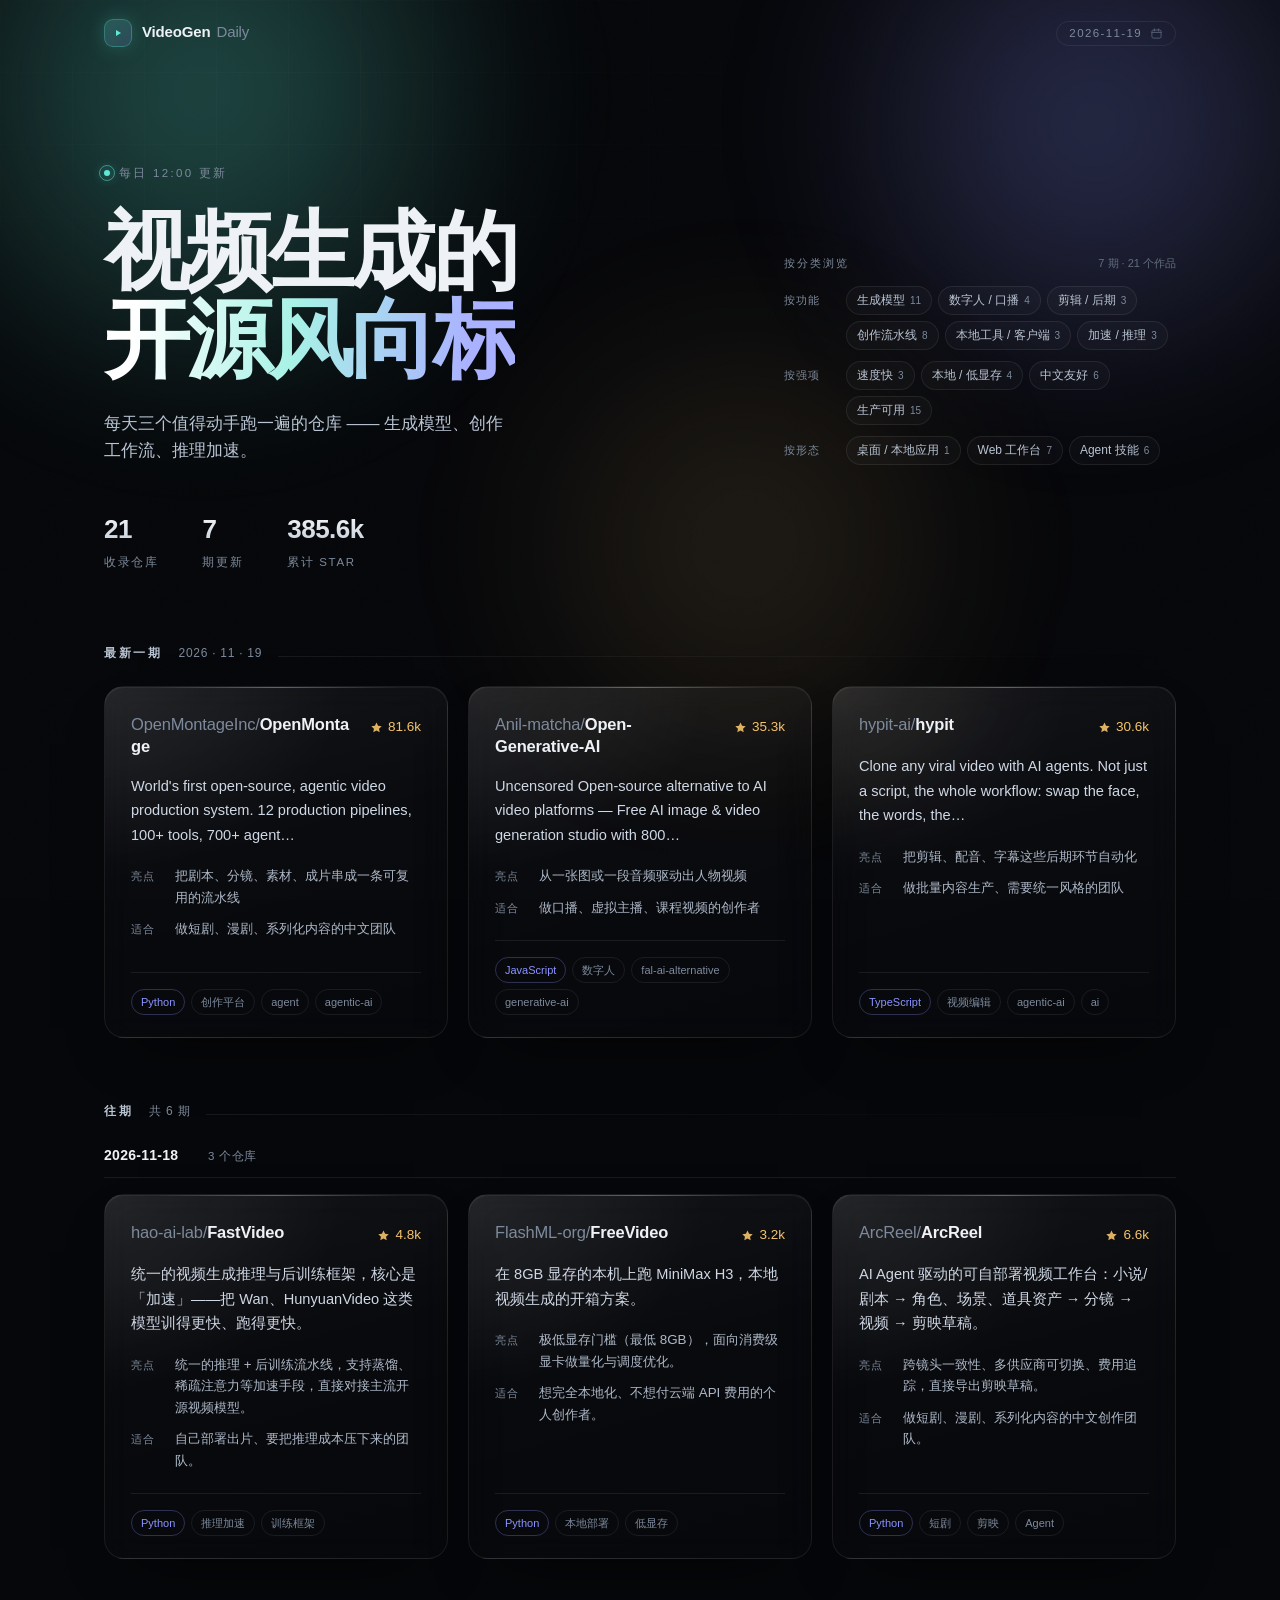
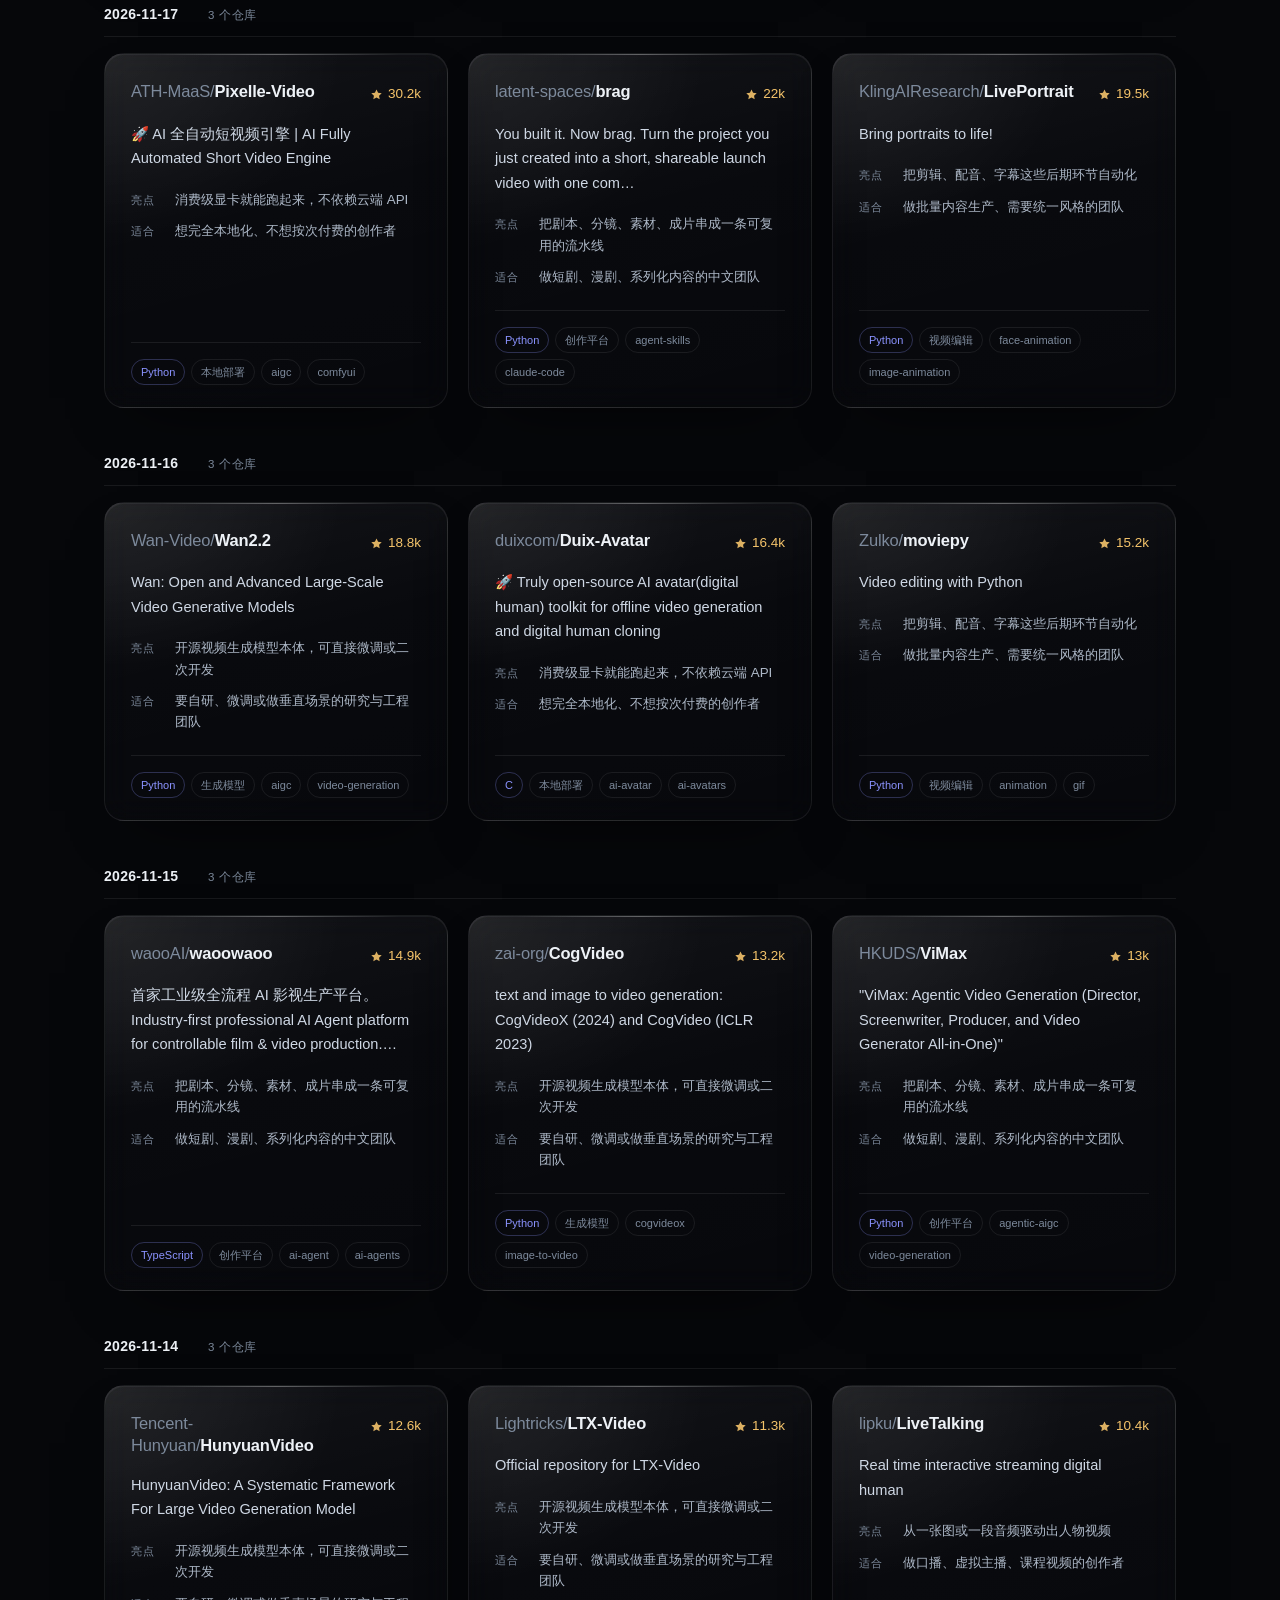
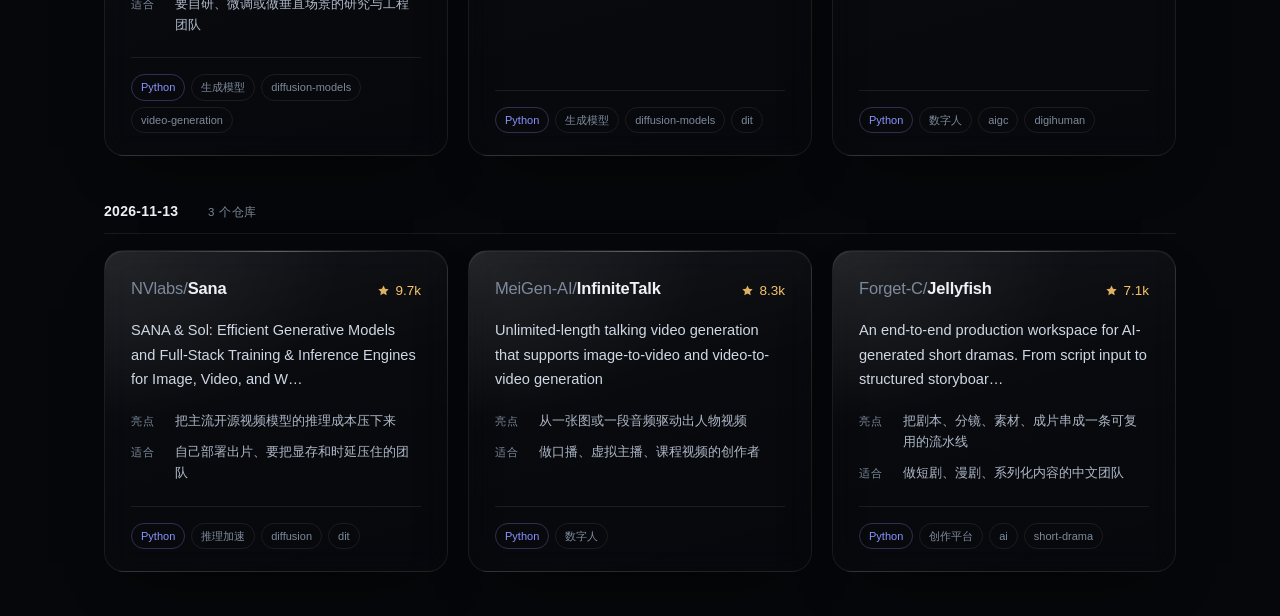
==== commit 9066b283: "feat: 视图提示条改为右下角圆形返回按钮；卡片去掉怎么用/GitHub 按钮" ====
--- a/public/index.html
+++ b/public/index.html
@@ -66,10 +66,6 @@
       <h2 id="sectionTitle">最新一期</h2>
       <span class="date" id="latestDate"></span>
     </div>
-    <div class="view-bar" id="viewBar" hidden>
-      <span class="view-text" id="viewText"></span>
-      <button class="view-clear" id="viewClear">返回最新 ✕</button>
-    </div>
     <div class="cards" id="cards">
       <div class="card skeleton"></div>
       <div class="card skeleton"></div>
@@ -80,6 +76,12 @@
   <section class="wrap archive" id="archive"></section>
 </main>
 
+<button class="back-top" id="backTop" hidden aria-label="返回最新一期" title="返回最新一期">
+  <svg viewBox="0 0 24 24" fill="none" aria-hidden="true">
+    <path d="M12 19V5M12 5l-6 6M12 5l6 6" stroke="currentColor" stroke-width="1.9" stroke-linecap="round" stroke-linejoin="round"/>
+  </svg>
+</button>
+
 <script type="module" src="assets/js/main.js"></script>
 </body>
 </html>
--- a/public/assets/css/components.css
+++ b/public/assets/css/components.css
@@ -166,19 +166,23 @@
 .cal-day.sel{background:linear-gradient(160deg,rgba(94,234,212,.22),rgba(139,147,255,.16));border-color:rgba(94,234,212,.55);color:#fff}
 .cal-tip{margin:10px 0 0;font-size:10.5px;color:var(--muted);text-align:center;letter-spacing:.03em}
 
-/* ---------- 视图提示条 ---------- */
-.view-bar{
-  display:flex;align-items:center;justify-content:space-between;gap:14px;
-  margin:0 0 18px;padding:10px 14px;border-radius:12px;
-  border:1px solid rgba(94,234,212,.22);background:rgba(94,234,212,.06);
+/* ---------- 右下角返回最新 ---------- */
+.back-top{
+  position:fixed;right:26px;bottom:26px;z-index:30;
+  width:48px;height:48px;border-radius:50%;cursor:pointer;
+  display:grid;place-items:center;font-family:inherit;
+  border:1px solid rgba(94,234,212,.35);
+  color:#04211d;
+  background:linear-gradient(160deg,var(--teal),#3fd0b8);
+  box-shadow:0 16px 40px -16px rgba(94,234,212,.75),0 4px 14px -6px rgba(0,0,0,.6);
+  opacity:0;transform:translateY(12px) scale(.9);
+  transition:opacity .3s var(--ease),transform .35s var(--ease),box-shadow .3s;
 }
-.view-text{font-size:12.5px;color:#cfe9e3;letter-spacing:.02em}
-.view-clear{
-  font-family:inherit;font-size:11.5px;color:var(--teal);cursor:pointer;
-  border:1px solid rgba(94,234,212,.35);border-radius:999px;padding:4px 10px;background:transparent;
-  transition:background .25s,color .25s;
-}
-.view-clear:hover{background:rgba(94,234,212,.14);color:#fff}
+.back-top[hidden]{display:none}
+.back-top.in{opacity:1;transform:none}
+.back-top:hover{transform:translateY(-3px);box-shadow:0 20px 46px -14px rgba(94,234,212,.85)}
+.back-top svg{width:20px;height:20px}
+@media (max-width:480px){ .back-top{right:16px;bottom:16px;width:44px;height:44px} }
 
 /* ---------- 卡片上的日期小标 ---------- */
 .card-date{
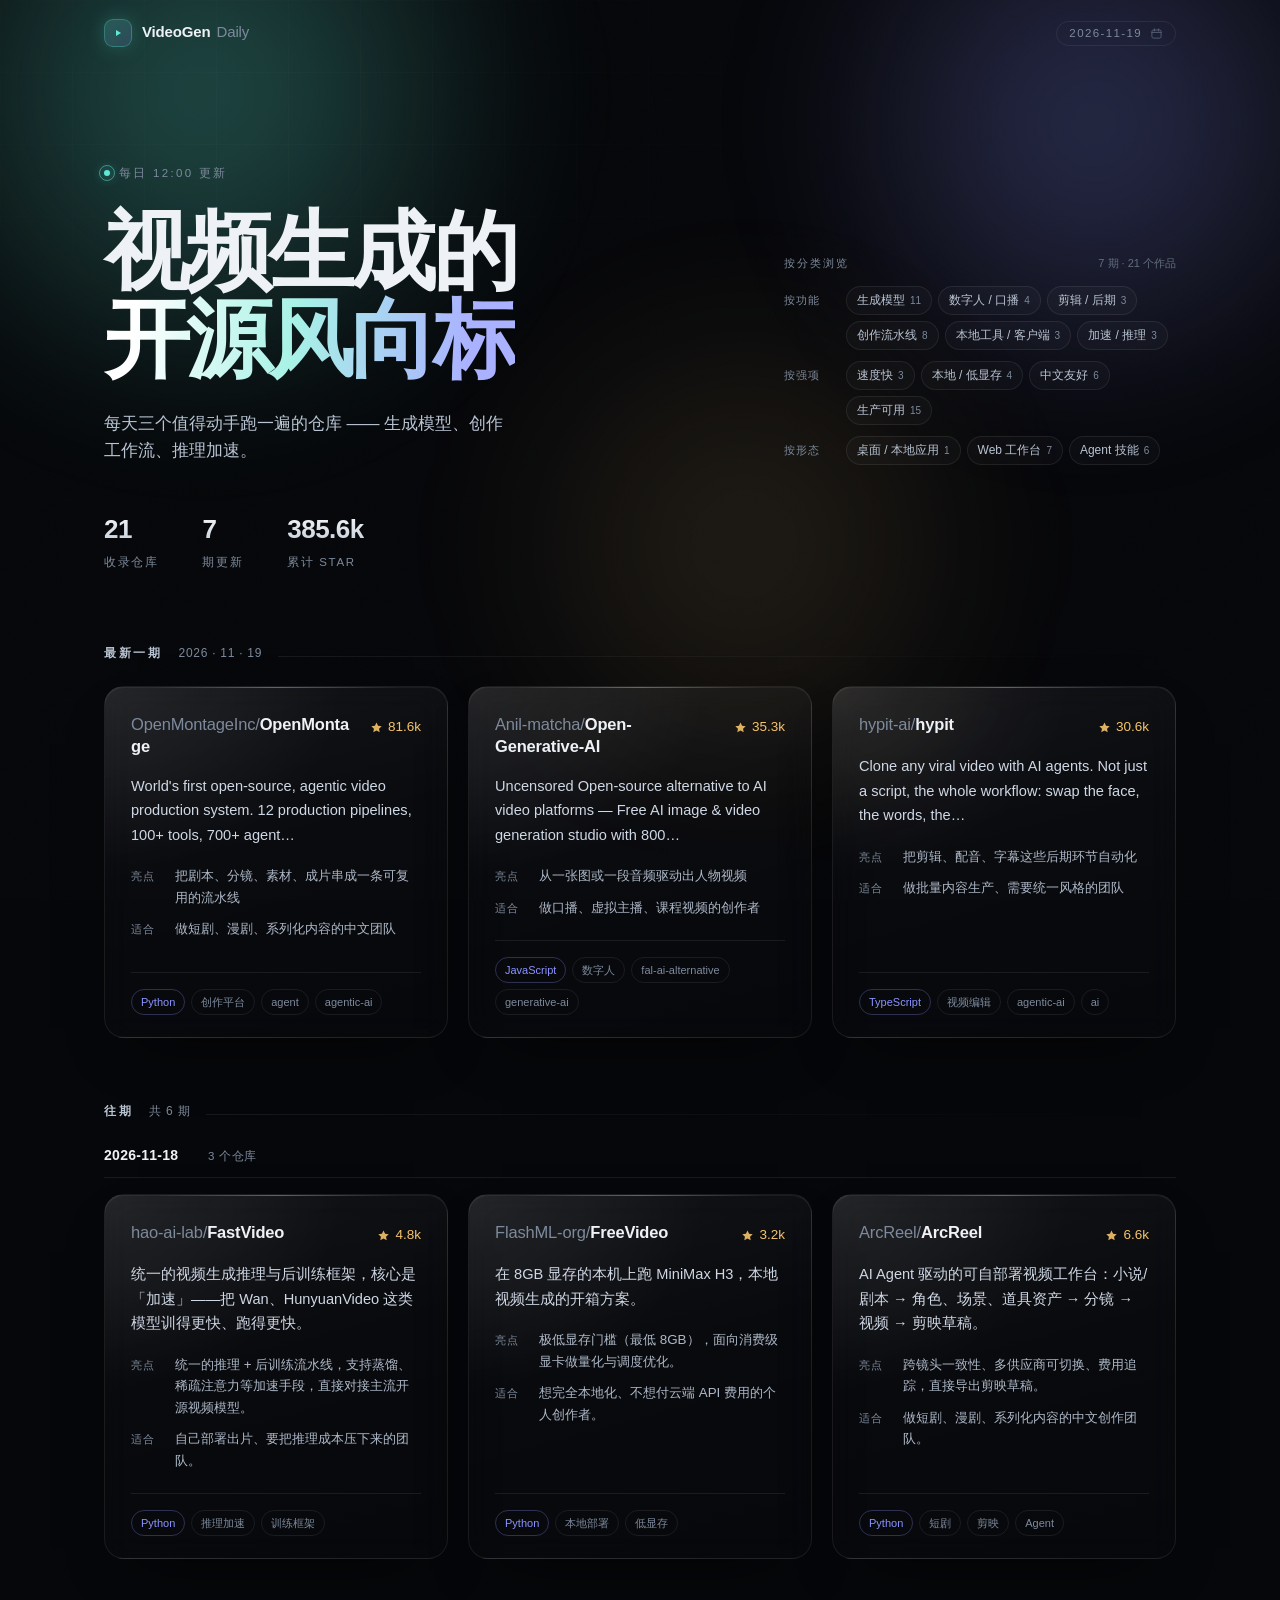
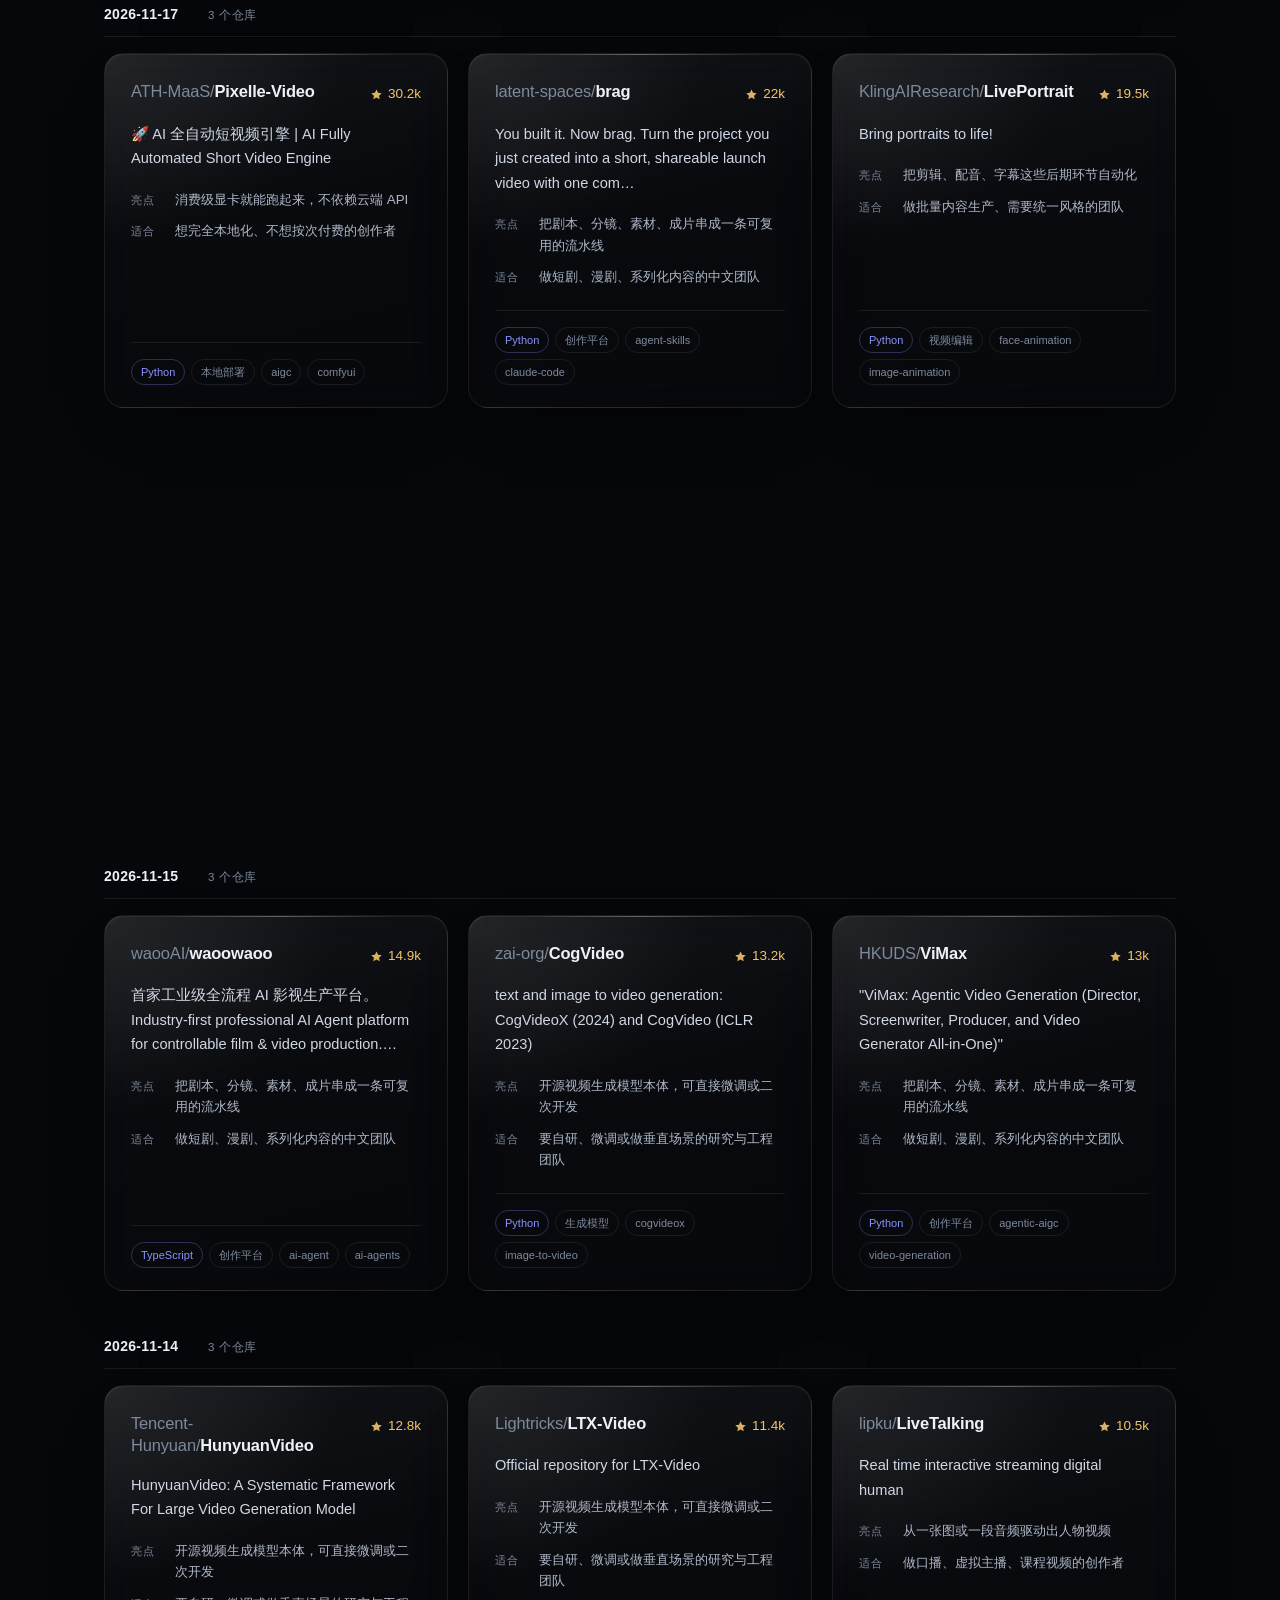
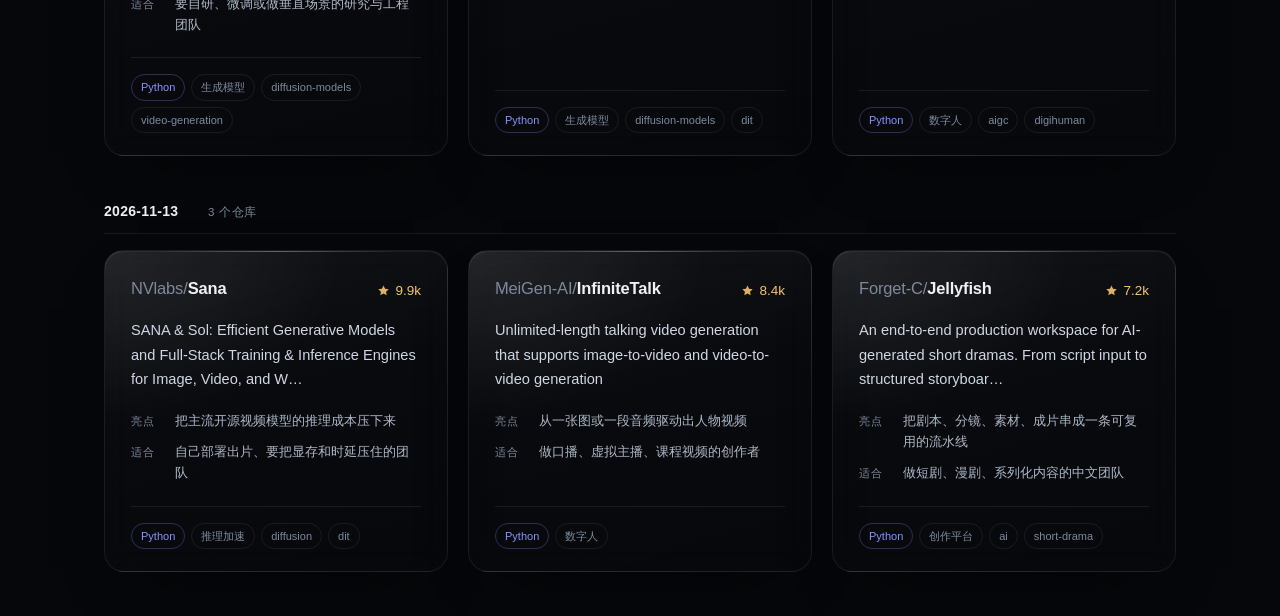
==== commit 2b21c510: "feat: 卡片 hover 箭头提示 + 右下角滚动回顶按钮（滚动 520px 后出现）" ====
--- a/public/index.html
+++ b/public/index.html
@@ -76,11 +76,18 @@
   <section class="wrap archive" id="archive"></section>
 </main>
 
-<button class="back-top" id="backTop" hidden aria-label="返回最新一期" title="返回最新一期">
-  <svg viewBox="0 0 24 24" fill="none" aria-hidden="true">
-    <path d="M12 19V5M12 5l-6 6M12 5l6 6" stroke="currentColor" stroke-width="1.9" stroke-linecap="round" stroke-linejoin="round"/>
-  </svg>
-</button>
+<div class="fab-stack">
+  <button class="fab back-top" id="backTop" hidden aria-label="返回最新一期" title="返回最新一期">
+    <svg viewBox="0 0 24 24" fill="none" aria-hidden="true">
+      <path d="M12 19V5M12 5l-6 6M12 5l6 6" stroke="currentColor" stroke-width="1.9" stroke-linecap="round" stroke-linejoin="round"/>
+    </svg>
+  </button>
+  <button class="fab scroll-top" id="scrollTop" hidden aria-label="回到顶部" title="回到顶部">
+    <svg viewBox="0 0 24 24" fill="none" aria-hidden="true">
+      <path d="M12 18V6M12 6l-5 5M12 6l5 5" stroke="currentColor" stroke-width="1.8" stroke-linecap="round" stroke-linejoin="round"/>
+    </svg>
+  </button>
+</div>
 
 <script type="module" src="assets/js/main.js"></script>
 </body>
--- a/public/assets/css/components.css
+++ b/public/assets/css/components.css
@@ -166,23 +166,46 @@
 .cal-day.sel{background:linear-gradient(160deg,rgba(94,234,212,.22),rgba(139,147,255,.16));border-color:rgba(94,234,212,.55);color:#fff}
 .cal-tip{margin:10px 0 0;font-size:10.5px;color:var(--muted);text-align:center;letter-spacing:.03em}
 
-/* ---------- 右下角返回最新 ---------- */
+/* ---------- 右下角浮动按钮 ---------- */
+.fab-stack{position:fixed;right:26px;bottom:26px;z-index:30;display:flex;flex-direction:column;align-items:center;gap:10px}
+.fab{
+  width:48px;height:48px;border-radius:50%;cursor:pointer;display:grid;place-items:center;
+  font-family:inherit;border:1px solid transparent;
+  opacity:0;transform:translateY(14px) scale(.88);
+  transition:opacity .3s var(--ease),transform .38s var(--ease),box-shadow .3s,border-color .3s,color .3s,background .3s;
+}
+.fab[hidden]{display:none}
+.fab.in{opacity:1;transform:none}
+.fab svg{width:20px;height:20px}
 .back-top{
-  position:fixed;right:26px;bottom:26px;z-index:30;
-  width:48px;height:48px;border-radius:50%;cursor:pointer;
-  display:grid;place-items:center;font-family:inherit;
-  border:1px solid rgba(94,234,212,.35);
-  color:#04211d;
+  color:#04211d;border-color:rgba(94,234,212,.35);
   background:linear-gradient(160deg,var(--teal),#3fd0b8);
   box-shadow:0 16px 40px -16px rgba(94,234,212,.75),0 4px 14px -6px rgba(0,0,0,.6);
-  opacity:0;transform:translateY(12px) scale(.9);
-  transition:opacity .3s var(--ease),transform .35s var(--ease),box-shadow .3s;
-}
-.back-top[hidden]{display:none}
-.back-top.in{opacity:1;transform:none}
+}
 .back-top:hover{transform:translateY(-3px);box-shadow:0 20px 46px -14px rgba(94,234,212,.85)}
-.back-top svg{width:20px;height:20px}
-@media (max-width:480px){ .back-top{right:16px;bottom:16px;width:44px;height:44px} }
+.scroll-top{
+  color:var(--ink-2);border-color:var(--line-2);
+  background:rgba(12,15,20,.82);
+  backdrop-filter:blur(12px);-webkit-backdrop-filter:blur(12px);
+  box-shadow:0 14px 34px -18px rgba(0,0,0,.9);
+}
+.scroll-top:hover{color:#fff;border-color:rgba(94,234,212,.45);background:rgba(18,22,28,.92);transform:translateY(-3px)}
+@media (max-width:480px){
+  .fab-stack{right:16px;bottom:16px;gap:8px}
+  .fab{width:44px;height:44px}
+}
+
+/* ---------- 卡片 hover 箭头 ---------- */
+.card-arrow{
+  position:absolute;right:16px;bottom:14px;width:26px;height:26px;border-radius:50%;
+  display:grid;place-items:center;font-size:12px;color:var(--teal);
+  background:rgba(94,234,212,.1);border:1px solid rgba(94,234,212,.28);
+  opacity:0;transform:translateX(-6px);
+  transition:opacity .3s var(--ease),transform .35s var(--ease),background .3s;
+  pointer-events:none;
+}
+.card:hover .card-arrow,.card:focus-within .card-arrow{opacity:1;transform:none}
+.card:hover .card-arrow{background:rgba(94,234,212,.18)}
 
 /* ---------- 卡片上的日期小标 ---------- */
 .card-date{
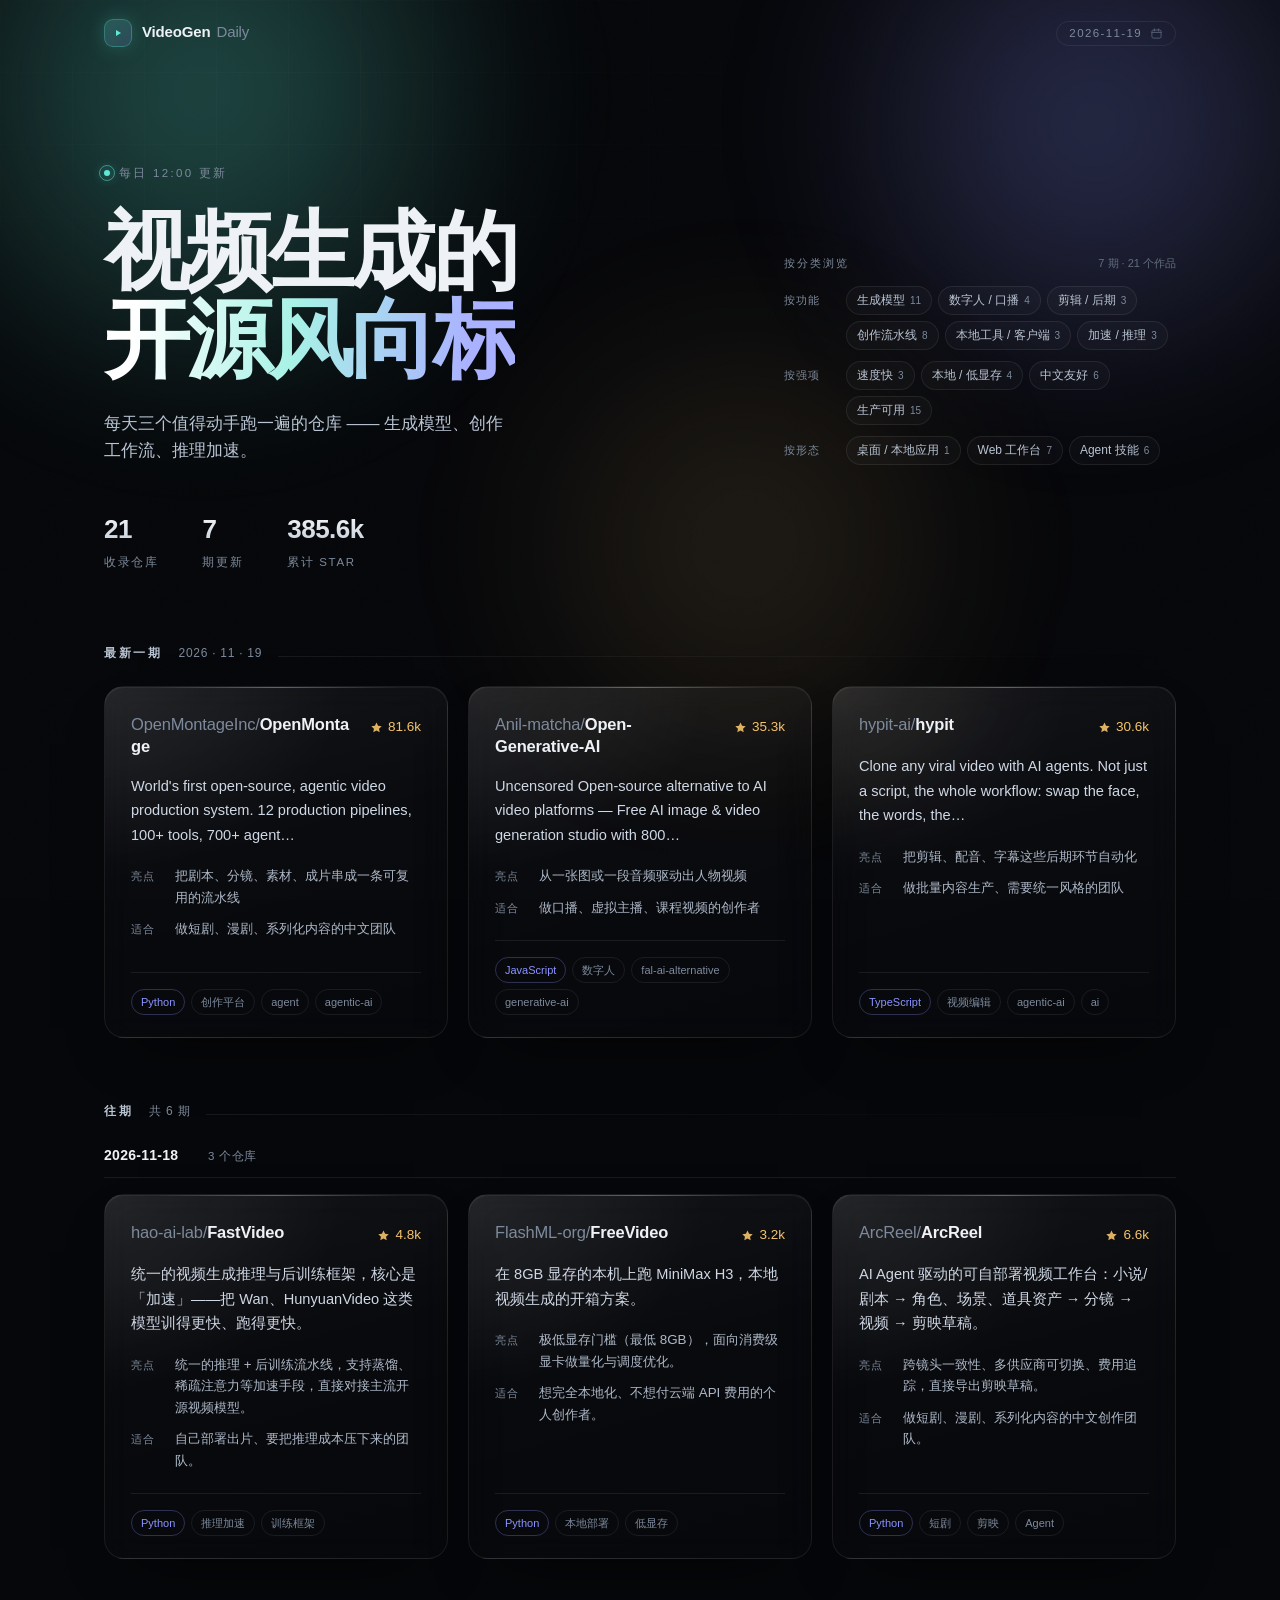
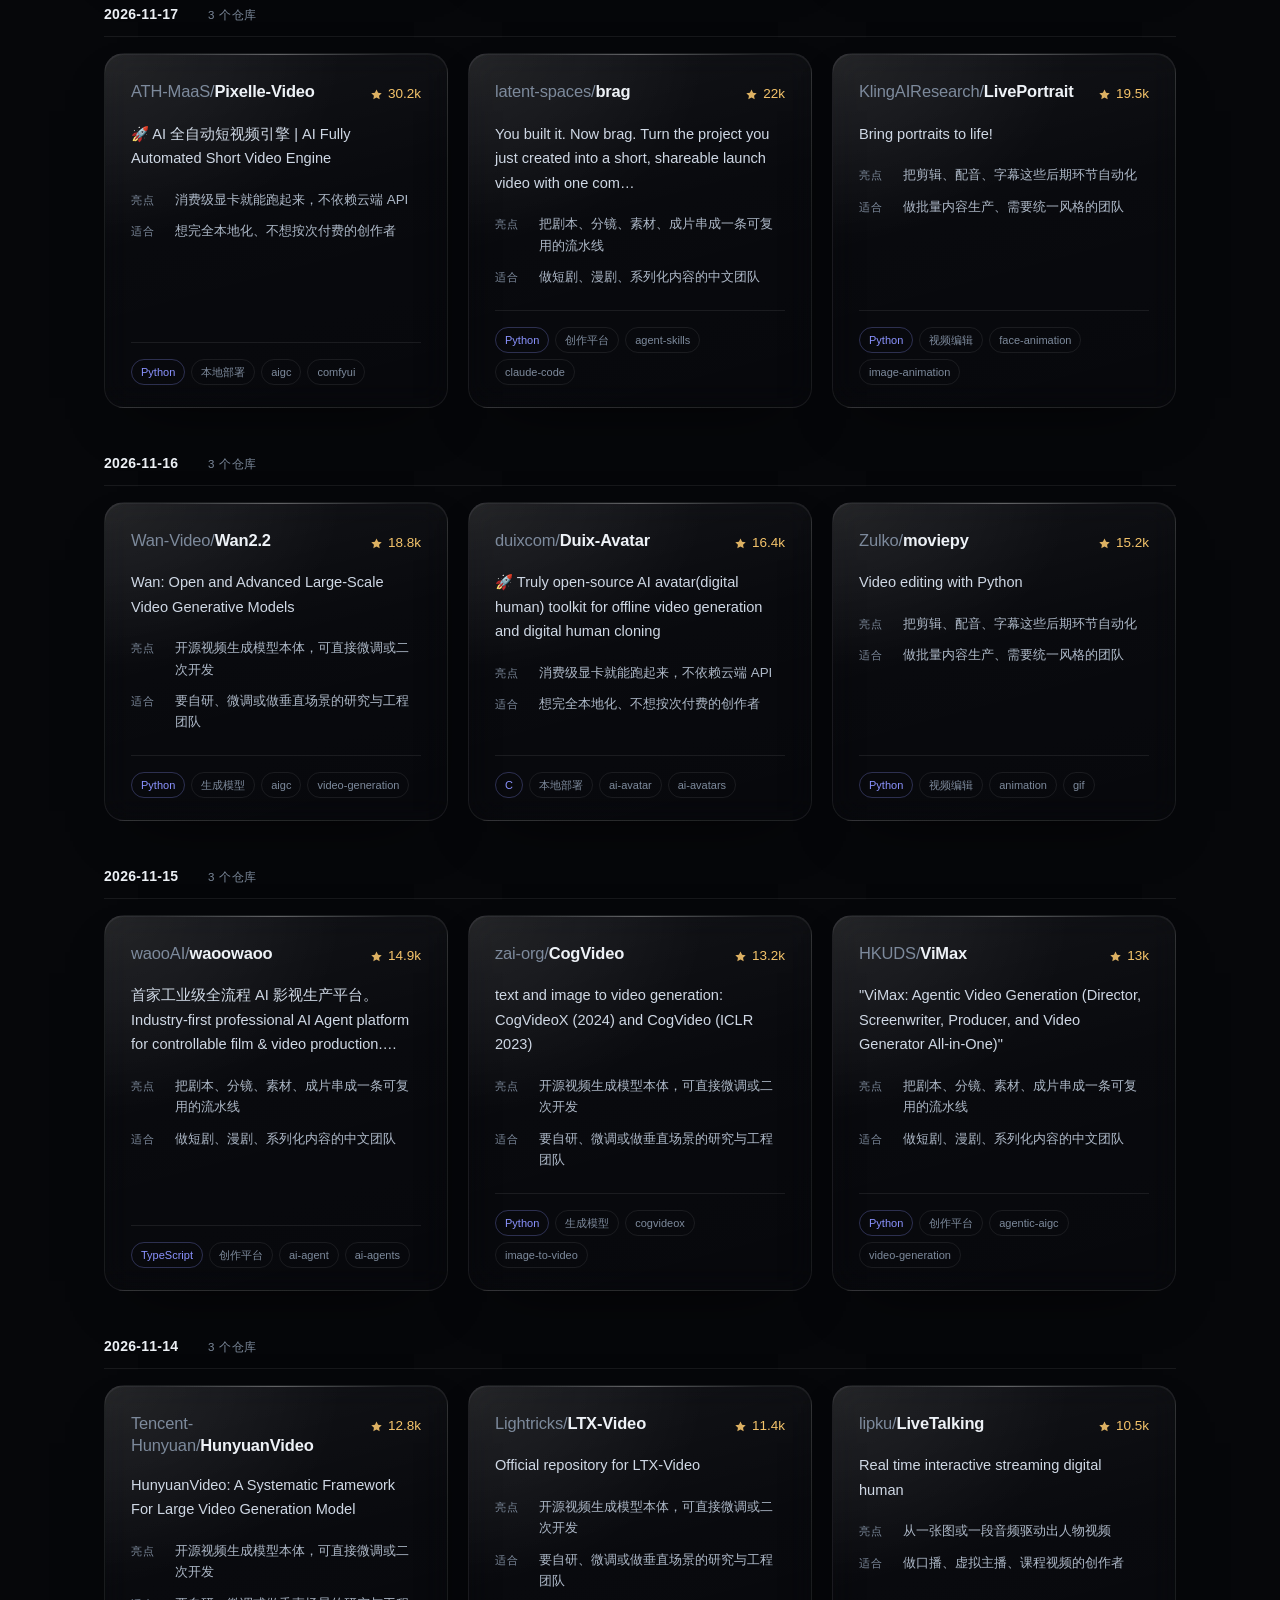
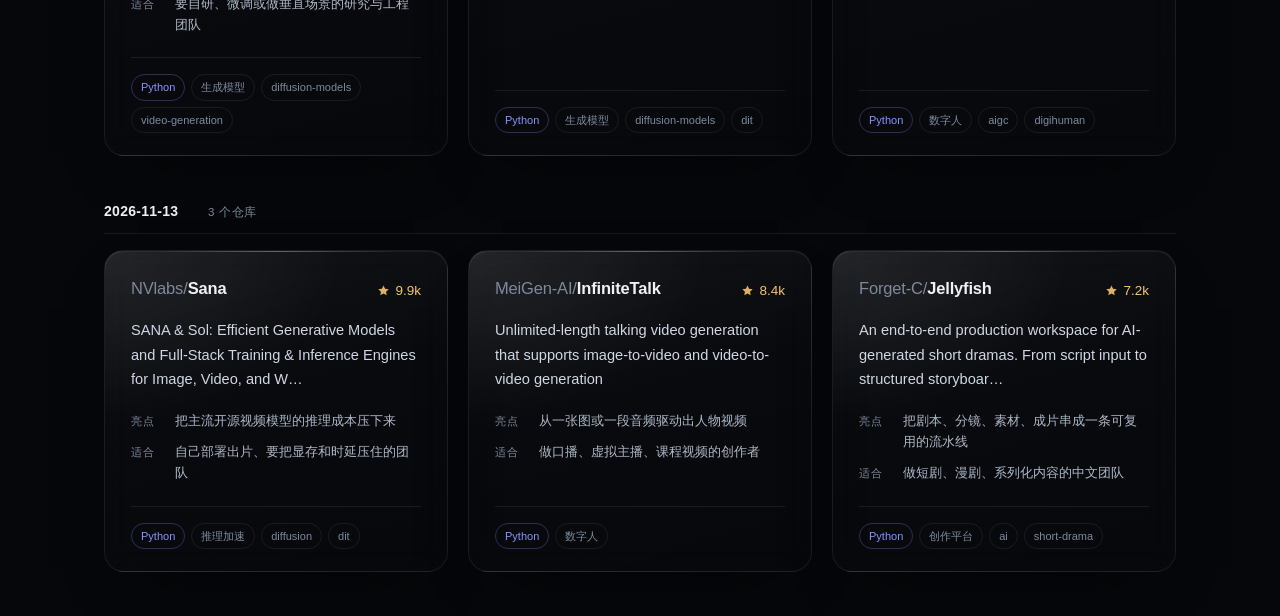
==== commit cdcbac94: "feat: 筛选后右上角出现 new 角标，点击返回首页顶部 - 点击日期/标签筛选后，右上角出现绿色 new 角标，点击滚动回首页顶部并重置为最新一期 - 点击日期/标签后，页面自动滚动到 hero" ====
--- a/public/index.html
+++ b/public/index.html
@@ -59,6 +59,7 @@
       </div>
       <aside class="hero-side" id="heroTags" aria-label="按分类浏览作品"></aside>
     </div>
+    <button class="hero-new" id="heroNew" hidden aria-label="返回首页顶部" title="返回首页顶部">new</button>
   </section>
 
   <section class="wrap latest">
--- a/public/assets/css/components.css
+++ b/public/assets/css/components.css
@@ -166,6 +166,26 @@
 .cal-day.sel{background:linear-gradient(160deg,rgba(94,234,212,.22),rgba(139,147,255,.16));border-color:rgba(94,234,212,.55);color:#fff}
 .cal-tip{margin:10px 0 0;font-size:10.5px;color:var(--muted);text-align:center;letter-spacing:.03em}
 
+/* ---------- 右上角 new 角标（筛选后返回顶部入口） ---------- */
+.hero-new{
+  position:fixed;top:92px;right:26px;z-index:35;
+  width:34px;height:34px;border-radius:50%;
+  background:linear-gradient(160deg,var(--teal),#3fd0b8);
+  color:#04211d;font-size:11px;font-weight:800;letter-spacing:.08em;
+  display:grid;place-items:center;
+  border:1px solid rgba(94,234,212,.45);
+  box-shadow:0 12px 28px -14px rgba(94,234,212,.75);
+  opacity:0;transform:translateY(12px) scale(.92);
+  transition:opacity .3s var(--ease),transform .35s var(--ease),box-shadow .3s;
+  cursor:pointer;
+}
+.hero-new.show{opacity:1;transform:none;box-shadow:0 16px 32px -14px rgba(94,234,212,.85)}
+.hero-new[hidden]{display:none}
+.hero-new:hover{transform:translateY(-2px)}
+@media (max-width:480px){
+  .hero-new{top:76px;right:16px;width:30px;height:30px;font-size:10px}
+}
+
 /* ---------- 右下角浮动按钮 ---------- */
 .fab-stack{position:fixed;right:26px;bottom:26px;z-index:30;display:flex;flex-direction:column;align-items:center;gap:10px}
 .fab{
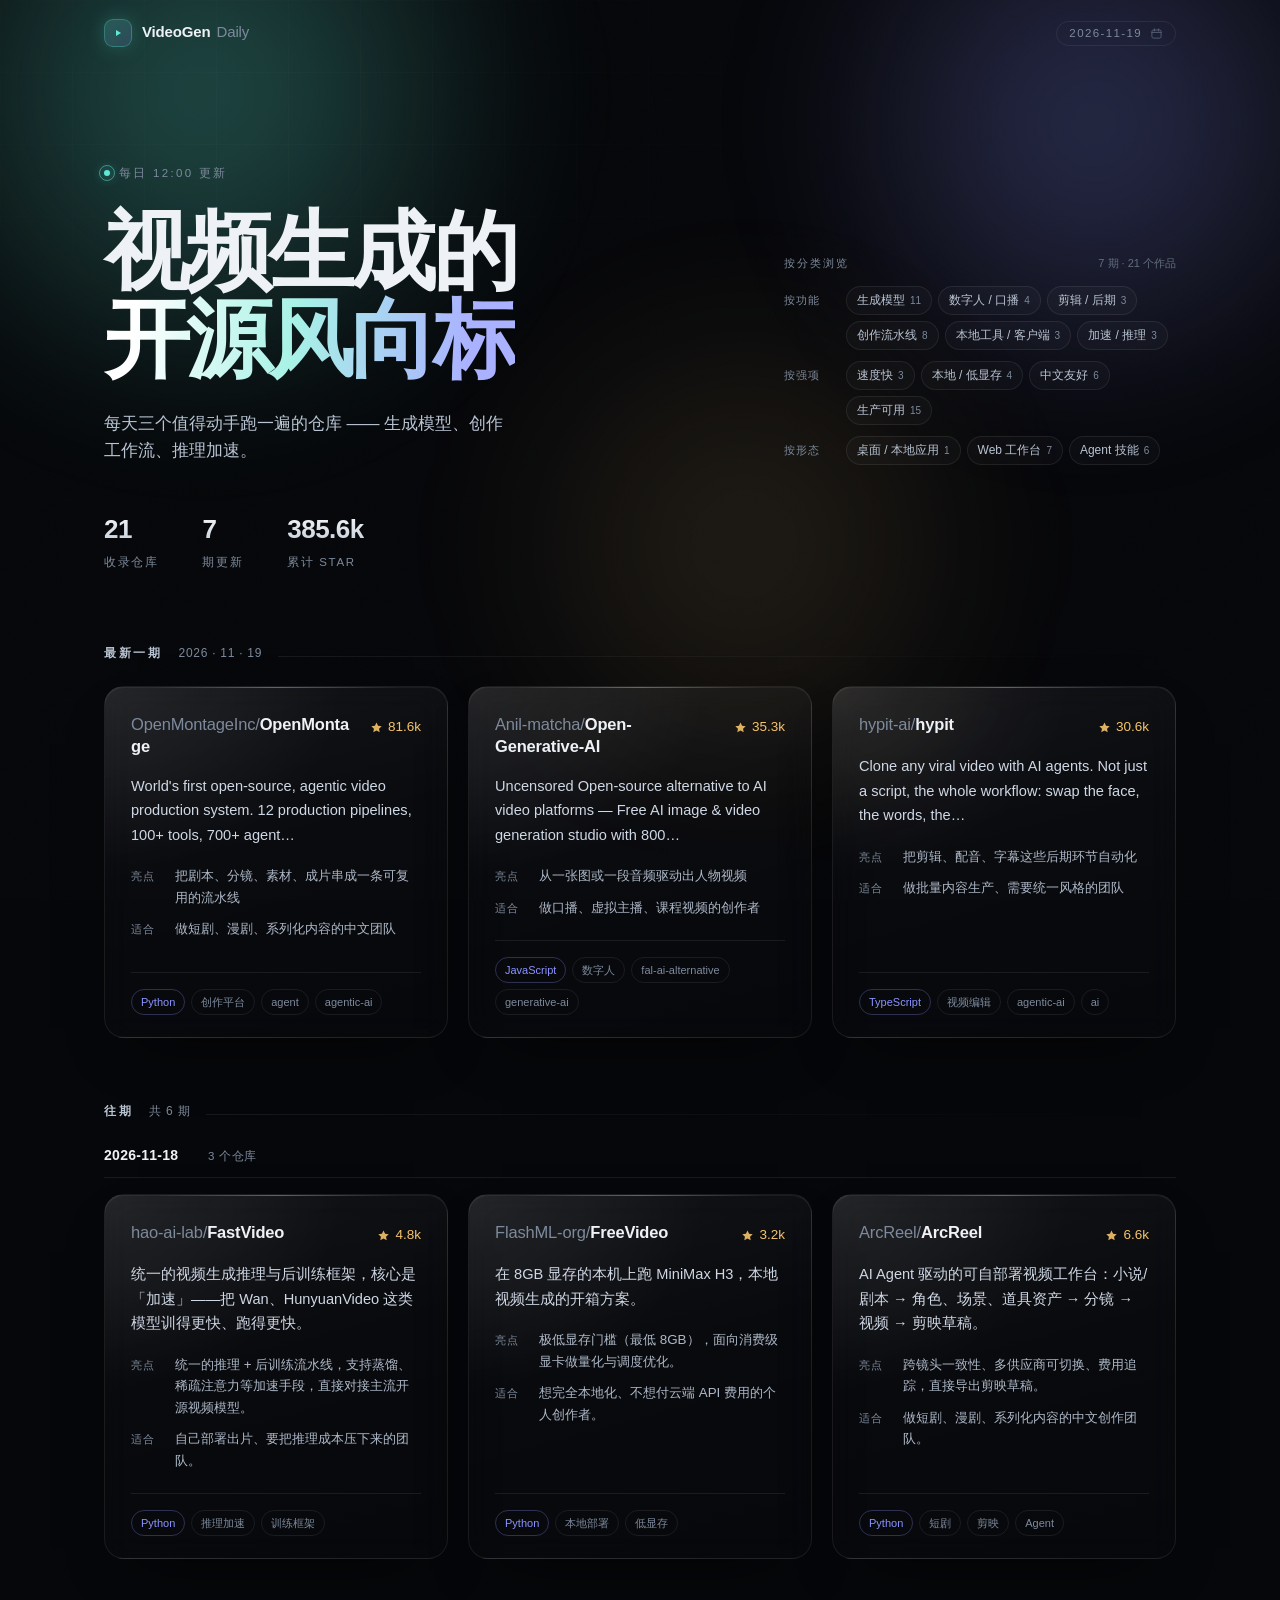
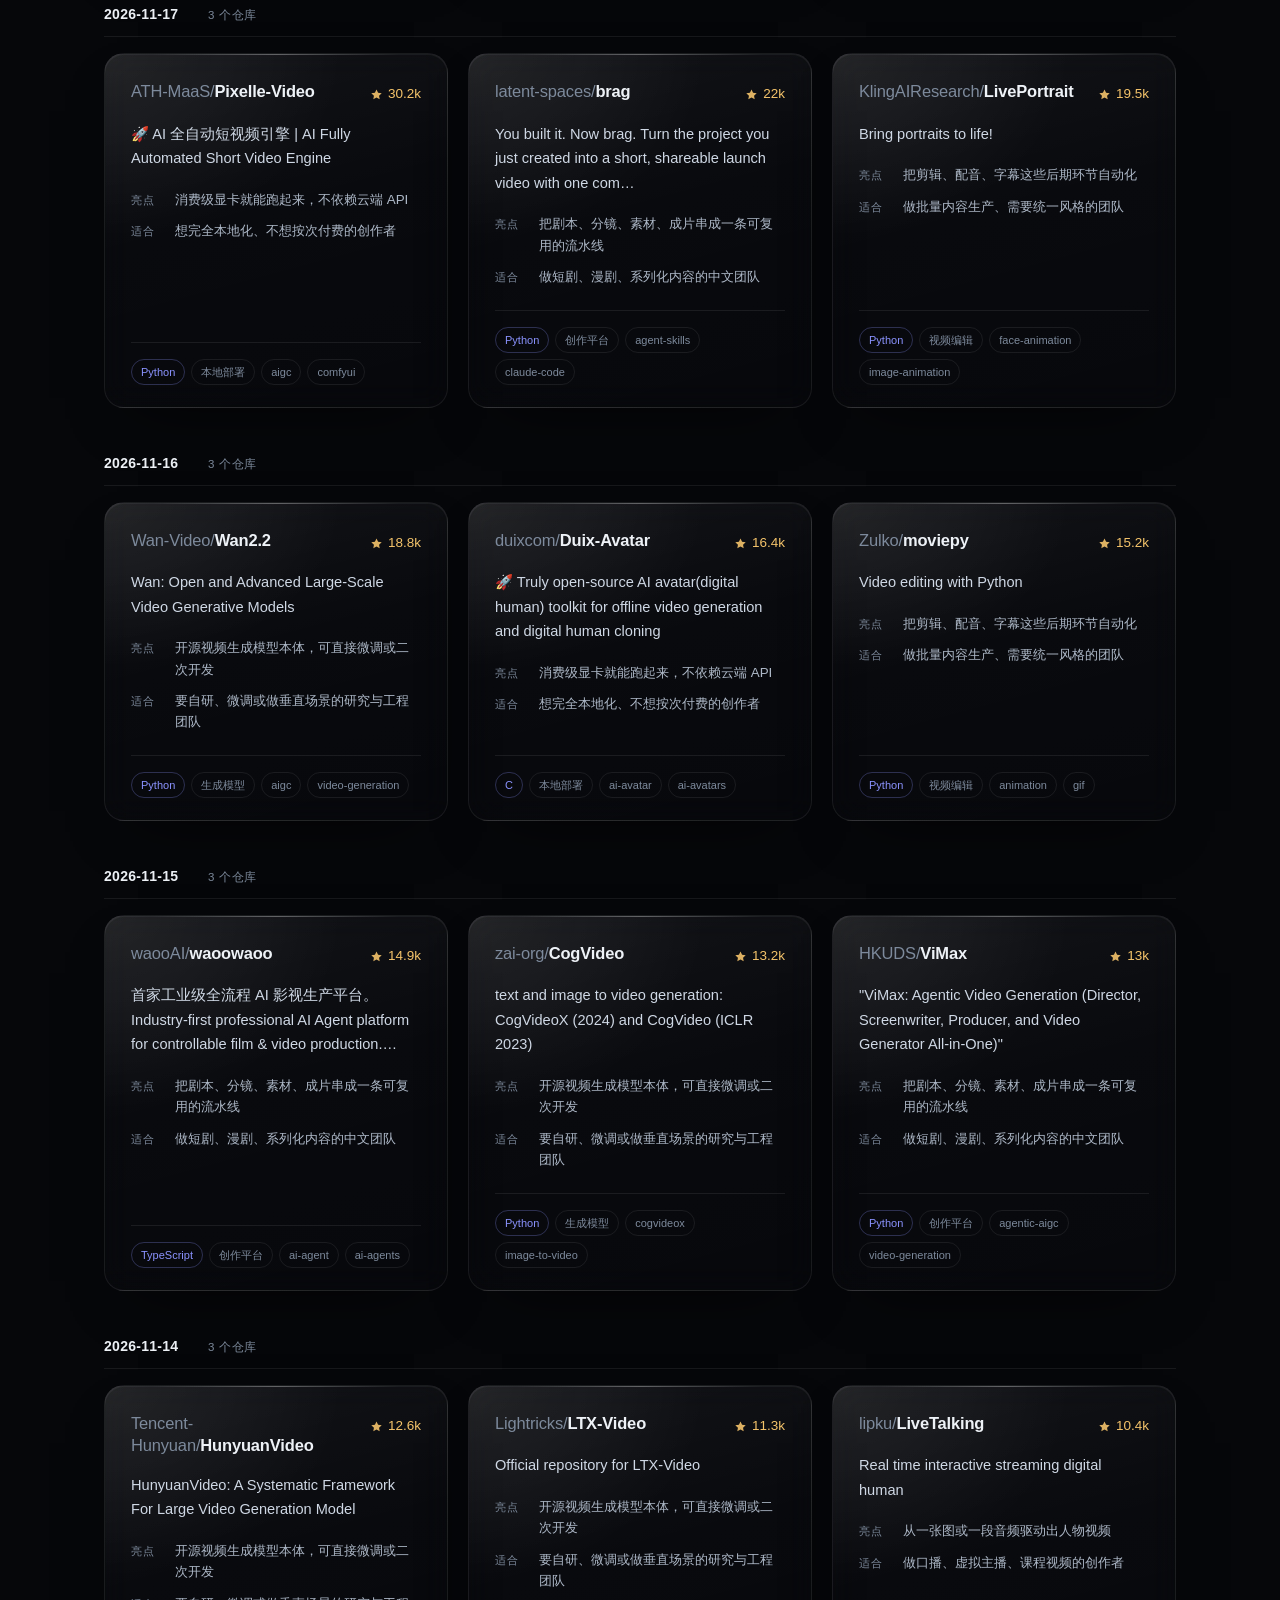
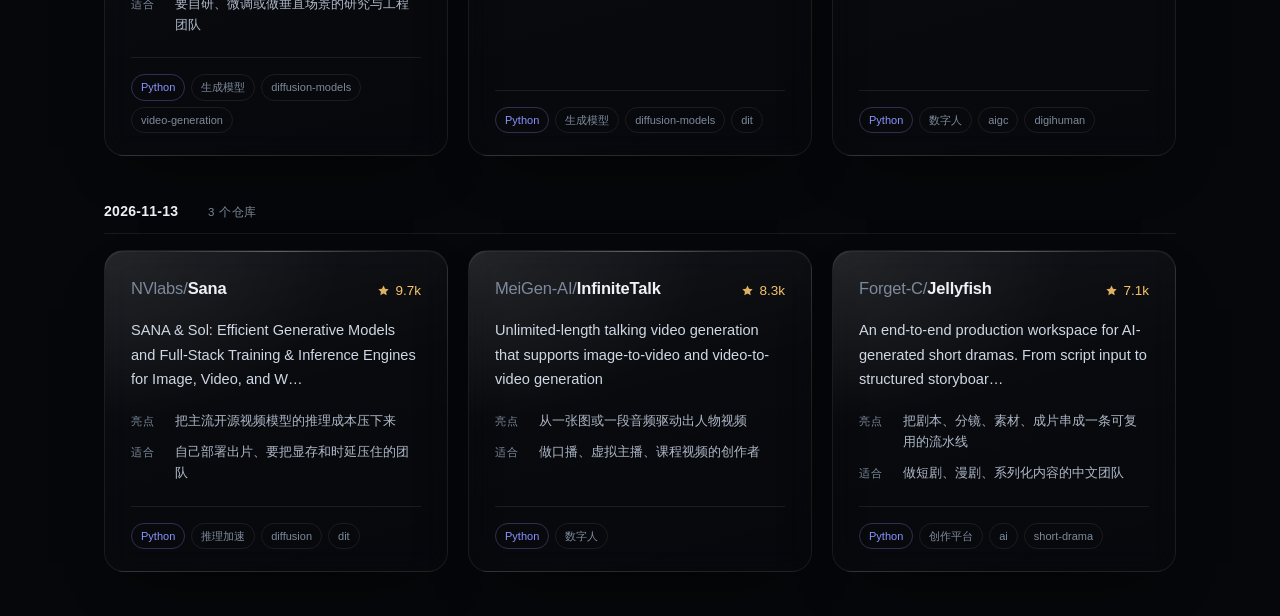
==== commit 62275b3f: "feat: 删除卡片右下角绿色箭头角标，美化右上角 new 角标 - 移除 card 组件上的 card-arrow 绿色箭头（与 new 功能重复） - hero-new 改用 🆕 emoji，深色" ====
--- a/public/index.html
+++ b/public/index.html
@@ -59,7 +59,7 @@
       </div>
       <aside class="hero-side" id="heroTags" aria-label="按分类浏览作品"></aside>
     </div>
-    <button class="hero-new" id="heroNew" hidden aria-label="返回首页顶部" title="返回首页顶部">new</button>
+    <button class="hero-new" id="heroNew" hidden aria-label="返回首页顶部" title="返回首页顶部">🆕</button>
   </section>
 
   <section class="wrap latest">
--- a/public/assets/css/components.css
+++ b/public/assets/css/components.css
@@ -169,21 +169,22 @@
 /* ---------- 右上角 new 角标（筛选后返回顶部入口） ---------- */
 .hero-new{
   position:fixed;top:92px;right:26px;z-index:35;
-  width:34px;height:34px;border-radius:50%;
-  background:linear-gradient(160deg,var(--teal),#3fd0b8);
-  color:#04211d;font-size:11px;font-weight:800;letter-spacing:.08em;
+  width:40px;height:40px;border-radius:50%;
+  background:rgba(16,19,25,.7);
+  backdrop-filter:blur(12px);-webkit-backdrop-filter:blur(12px);
+  border:1px solid rgba(255,255,255,.12);
+  color:#fff;font-size:16px;line-height:1;
   display:grid;place-items:center;
-  border:1px solid rgba(94,234,212,.45);
-  box-shadow:0 12px 28px -14px rgba(94,234,212,.75);
+  box-shadow:0 12px 28px -14px rgba(0,0,0,.6);
   opacity:0;transform:translateY(12px) scale(.92);
-  transition:opacity .3s var(--ease),transform .35s var(--ease),box-shadow .3s;
+  transition:opacity .3s var(--ease),transform .35s var(--ease),border-color .3s,box-shadow .3s;
   cursor:pointer;
 }
-.hero-new.show{opacity:1;transform:none;box-shadow:0 16px 32px -14px rgba(94,234,212,.85)}
+.hero-new.show{opacity:1;transform:none;box-shadow:0 16px 32px -14px rgba(0,0,0,.7)}
 .hero-new[hidden]{display:none}
-.hero-new:hover{transform:translateY(-2px)}
-@media (max-width:480px){
-  .hero-new{top:76px;right:16px;width:30px;height:30px;font-size:10px}
+.hero-new:hover{border-color:rgba(255,255,255,.35);background:rgba(28,32,40,.85);transform:translateY(-2px)}
+@media (max-width:480px){
+  .hero-new{top:76px;right:16px;width:34px;height:34px;font-size:14px}
 }
 
 /* ---------- 右下角浮动按钮 ---------- */
@@ -215,18 +216,6 @@
   .fab{width:44px;height:44px}
 }
 
-/* ---------- 卡片 hover 箭头 ---------- */
-.card-arrow{
-  position:absolute;right:16px;bottom:14px;width:26px;height:26px;border-radius:50%;
-  display:grid;place-items:center;font-size:12px;color:var(--teal);
-  background:rgba(94,234,212,.1);border:1px solid rgba(94,234,212,.28);
-  opacity:0;transform:translateX(-6px);
-  transition:opacity .3s var(--ease),transform .35s var(--ease),background .3s;
-  pointer-events:none;
-}
-.card:hover .card-arrow,.card:focus-within .card-arrow{opacity:1;transform:none}
-.card:hover .card-arrow{background:rgba(94,234,212,.18)}
-
 /* ---------- 卡片上的日期小标 ---------- */
 .card-date{
   display:inline-block;margin:-6px 0 14px;font-size:10.5px;letter-spacing:.08em;color:var(--muted);
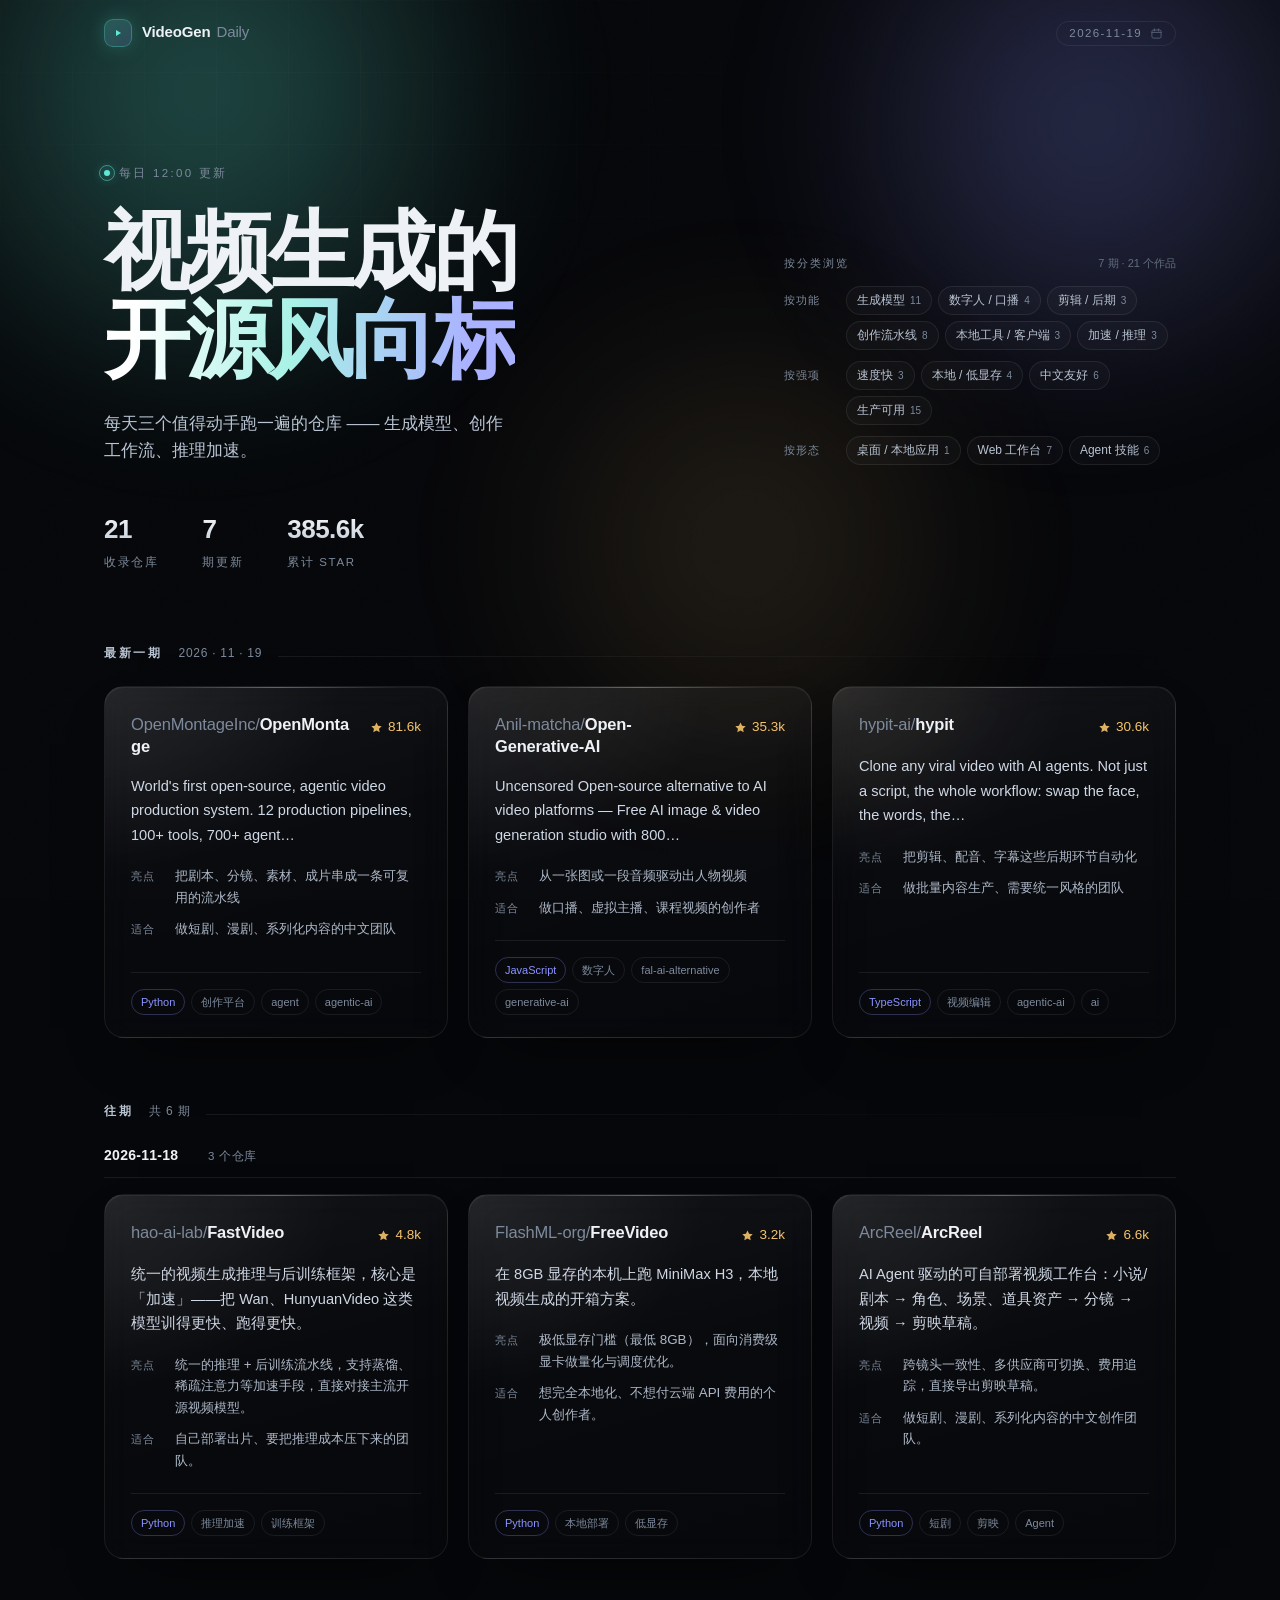
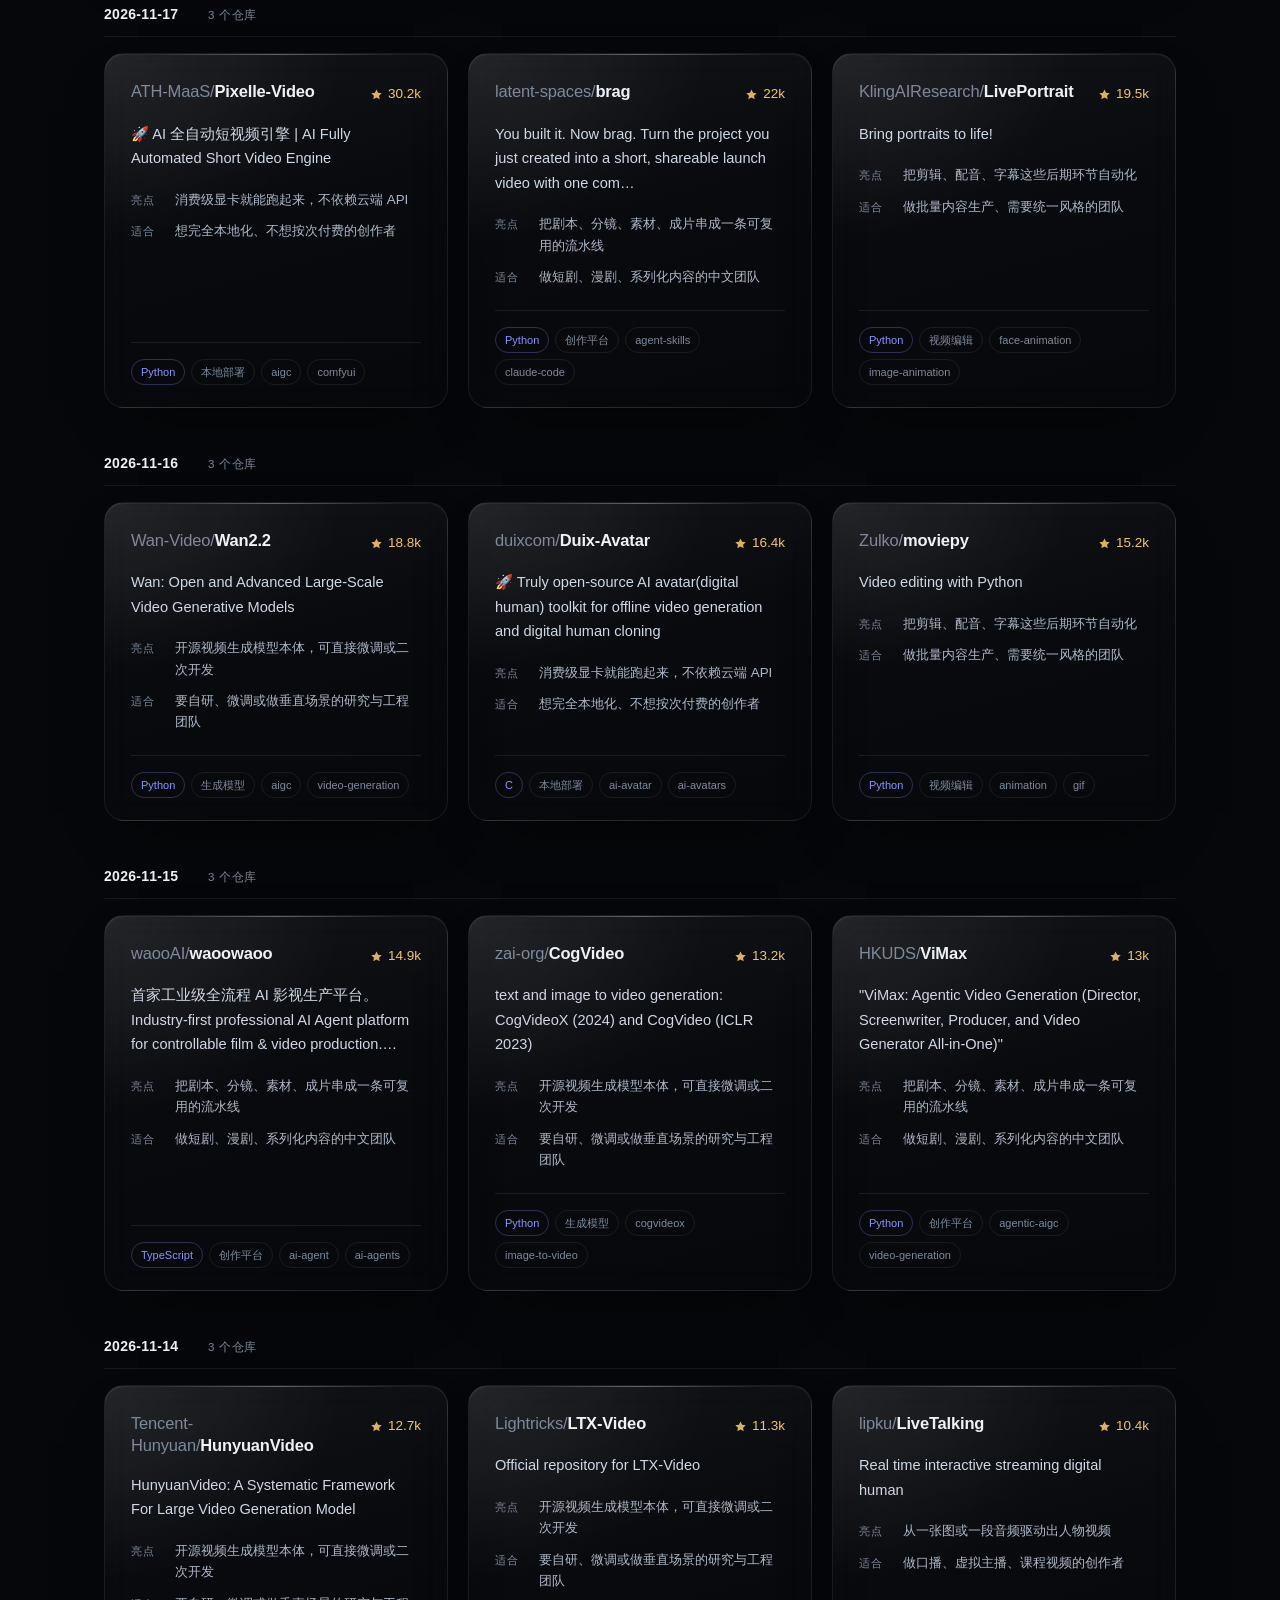
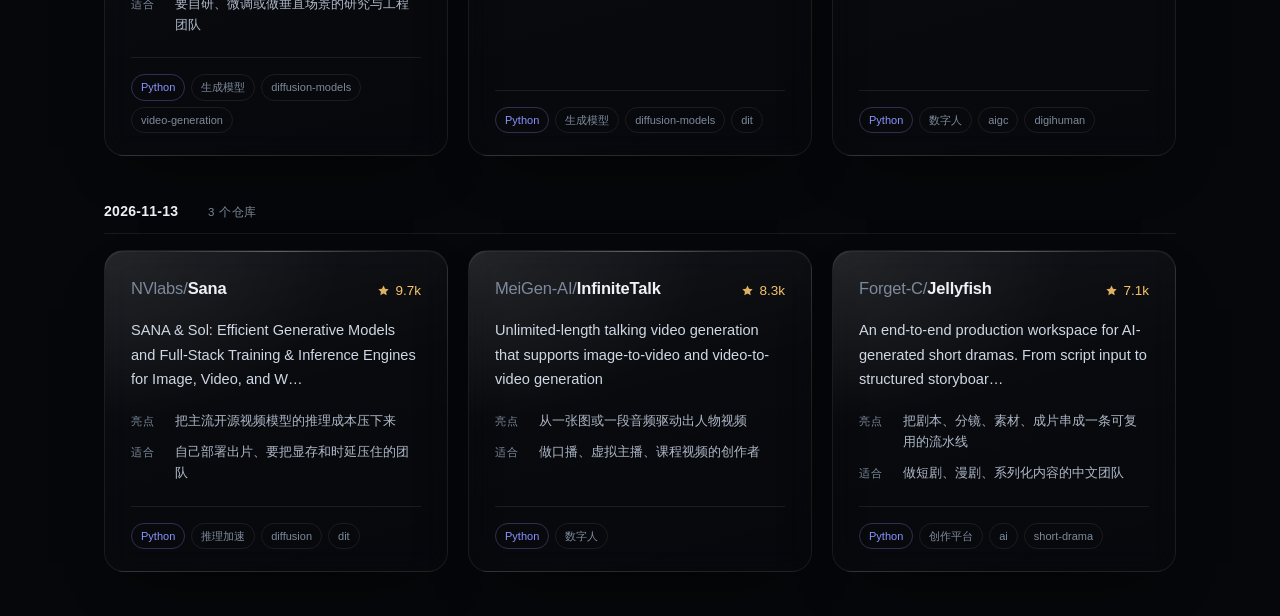
==== commit f00ec141: "fix: 删除右下角绿色向上箭头 back-top 按钮，美化右上角 new 角标 - 彻底删除右下角绿色渐变底的 back-top 浮动按钮及其点击事件（与 new 功能重复） - 保留 scrol" ====
--- a/public/index.html
+++ b/public/index.html
@@ -78,11 +78,6 @@
 </main>
 
 <div class="fab-stack">
-  <button class="fab back-top" id="backTop" hidden aria-label="返回最新一期" title="返回最新一期">
-    <svg viewBox="0 0 24 24" fill="none" aria-hidden="true">
-      <path d="M12 19V5M12 5l-6 6M12 5l6 6" stroke="currentColor" stroke-width="1.9" stroke-linecap="round" stroke-linejoin="round"/>
-    </svg>
-  </button>
   <button class="fab scroll-top" id="scrollTop" hidden aria-label="回到顶部" title="回到顶部">
     <svg viewBox="0 0 24 24" fill="none" aria-hidden="true">
       <path d="M12 18V6M12 6l-5 5M12 6l5 5" stroke="currentColor" stroke-width="1.8" stroke-linecap="round" stroke-linejoin="round"/>
--- a/public/assets/css/components.css
+++ b/public/assets/css/components.css
@@ -168,23 +168,23 @@
 
 /* ---------- 右上角 new 角标（筛选后返回顶部入口） ---------- */
 .hero-new{
-  position:fixed;top:92px;right:26px;z-index:35;
-  width:40px;height:40px;border-radius:50%;
-  background:rgba(16,19,25,.7);
-  backdrop-filter:blur(12px);-webkit-backdrop-filter:blur(12px);
-  border:1px solid rgba(255,255,255,.12);
-  color:#fff;font-size:16px;line-height:1;
+  position:fixed;top:88px;right:24px;z-index:35;
+  width:46px;height:46px;border-radius:50%;
+  background:rgba(16,19,25,.85);
+  backdrop-filter:blur(14px);-webkit-backdrop-filter:blur(14px);
+  border:1px solid rgba(255,255,255,.14);
+  color:#fff;font-size:20px;line-height:1;
   display:grid;place-items:center;
-  box-shadow:0 12px 28px -14px rgba(0,0,0,.6);
-  opacity:0;transform:translateY(12px) scale(.92);
-  transition:opacity .3s var(--ease),transform .35s var(--ease),border-color .3s,box-shadow .3s;
+  box-shadow:0 14px 30px -16px rgba(0,0,0,.7);
+  opacity:0;transform:translateY(10px) scale(.9);
+  transition:opacity .35s var(--ease),transform .4s var(--ease),border-color .3s,box-shadow .3s;
   cursor:pointer;
 }
-.hero-new.show{opacity:1;transform:none;box-shadow:0 16px 32px -14px rgba(0,0,0,.7)}
+.hero-new.show{opacity:1;transform:none;box-shadow:0 18px 34px -16px rgba(0,0,0,.75)}
 .hero-new[hidden]{display:none}
-.hero-new:hover{border-color:rgba(255,255,255,.35);background:rgba(28,32,40,.85);transform:translateY(-2px)}
-@media (max-width:480px){
-  .hero-new{top:76px;right:16px;width:34px;height:34px;font-size:14px}
+.hero-new:hover{border-color:rgba(255,255,255,.45);background:rgba(24,28,38,.9);transform:translateY(-4px) scale(1.05)}
+@media (max-width:480px){
+  .hero-new{top:72px;right:16px;width:38px;height:38px;font-size:17px}
 }
 
 /* ---------- 右下角浮动按钮 ---------- */
@@ -198,12 +198,6 @@
 .fab[hidden]{display:none}
 .fab.in{opacity:1;transform:none}
 .fab svg{width:20px;height:20px}
-.back-top{
-  color:#04211d;border-color:rgba(94,234,212,.35);
-  background:linear-gradient(160deg,var(--teal),#3fd0b8);
-  box-shadow:0 16px 40px -16px rgba(94,234,212,.75),0 4px 14px -6px rgba(0,0,0,.6);
-}
-.back-top:hover{transform:translateY(-3px);box-shadow:0 20px 46px -14px rgba(94,234,212,.85)}
 .scroll-top{
   color:var(--ink-2);border-color:var(--line-2);
   background:rgba(12,15,20,.82);
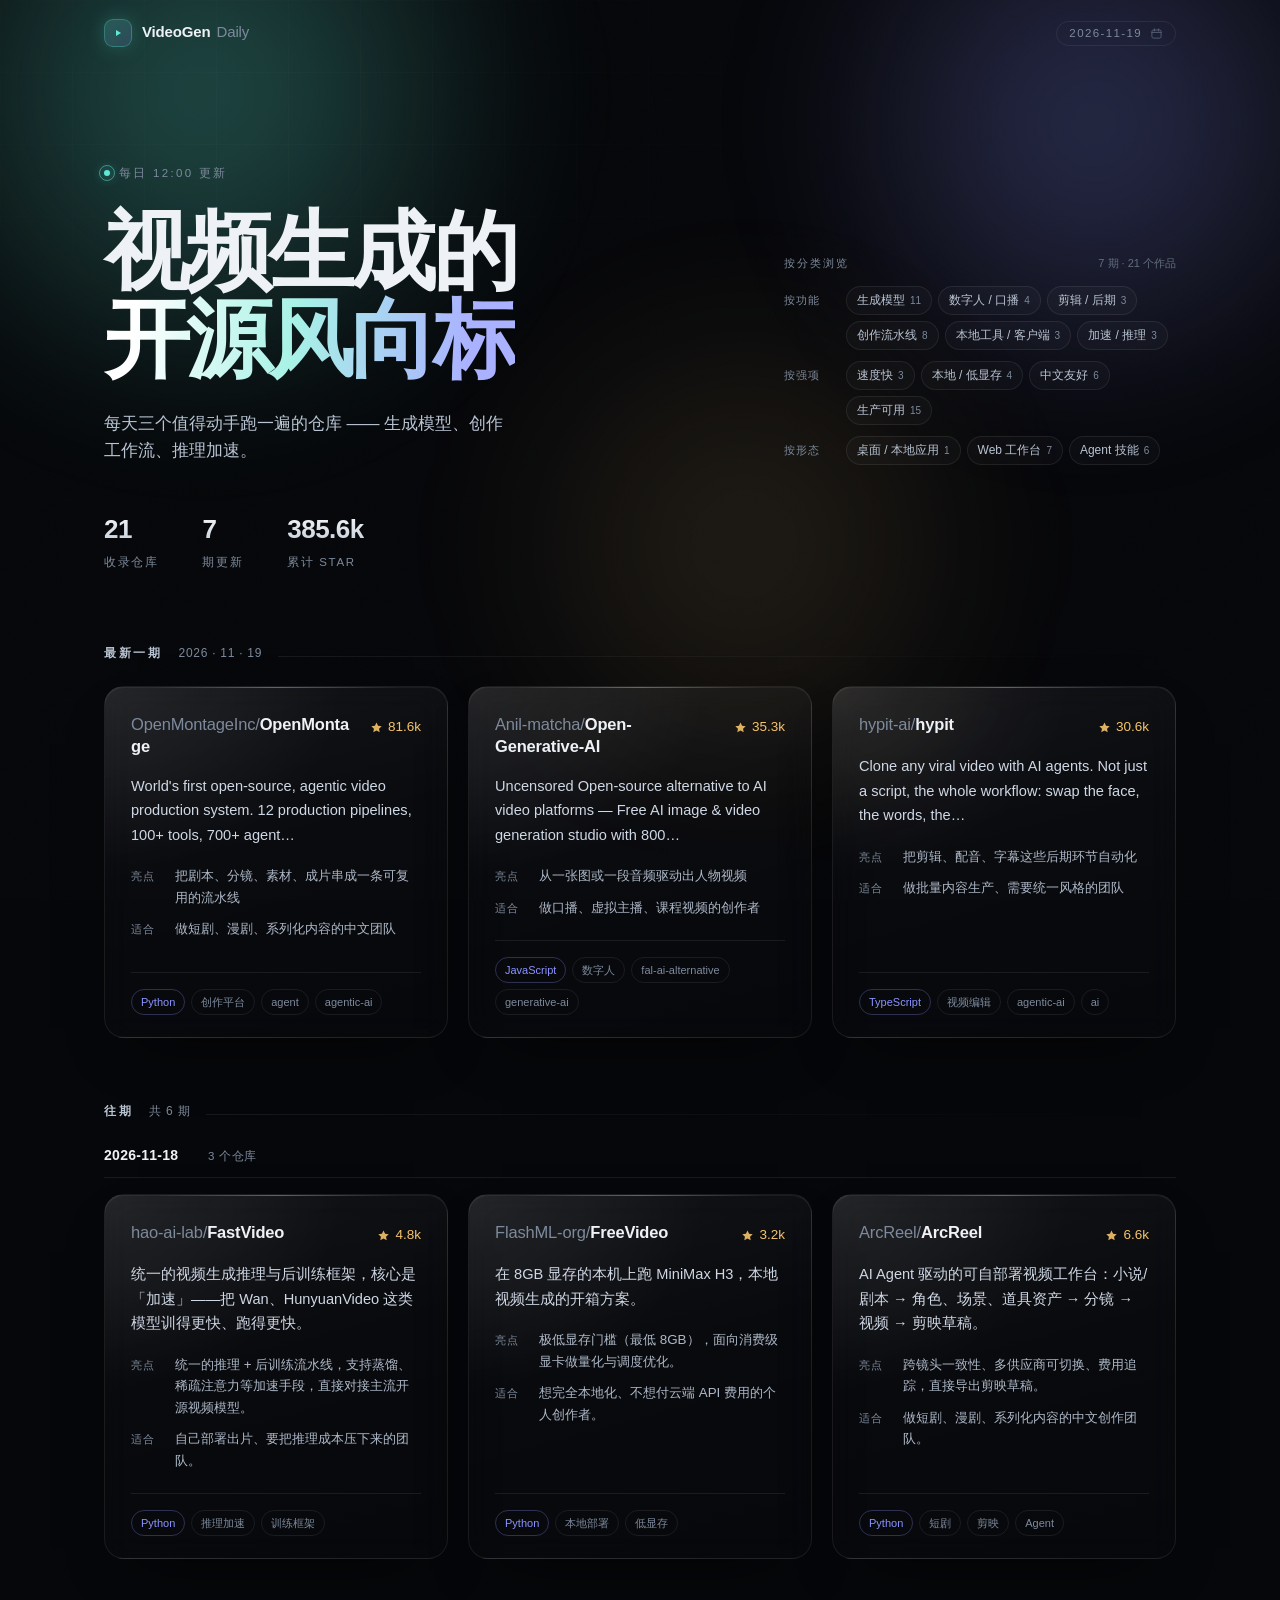
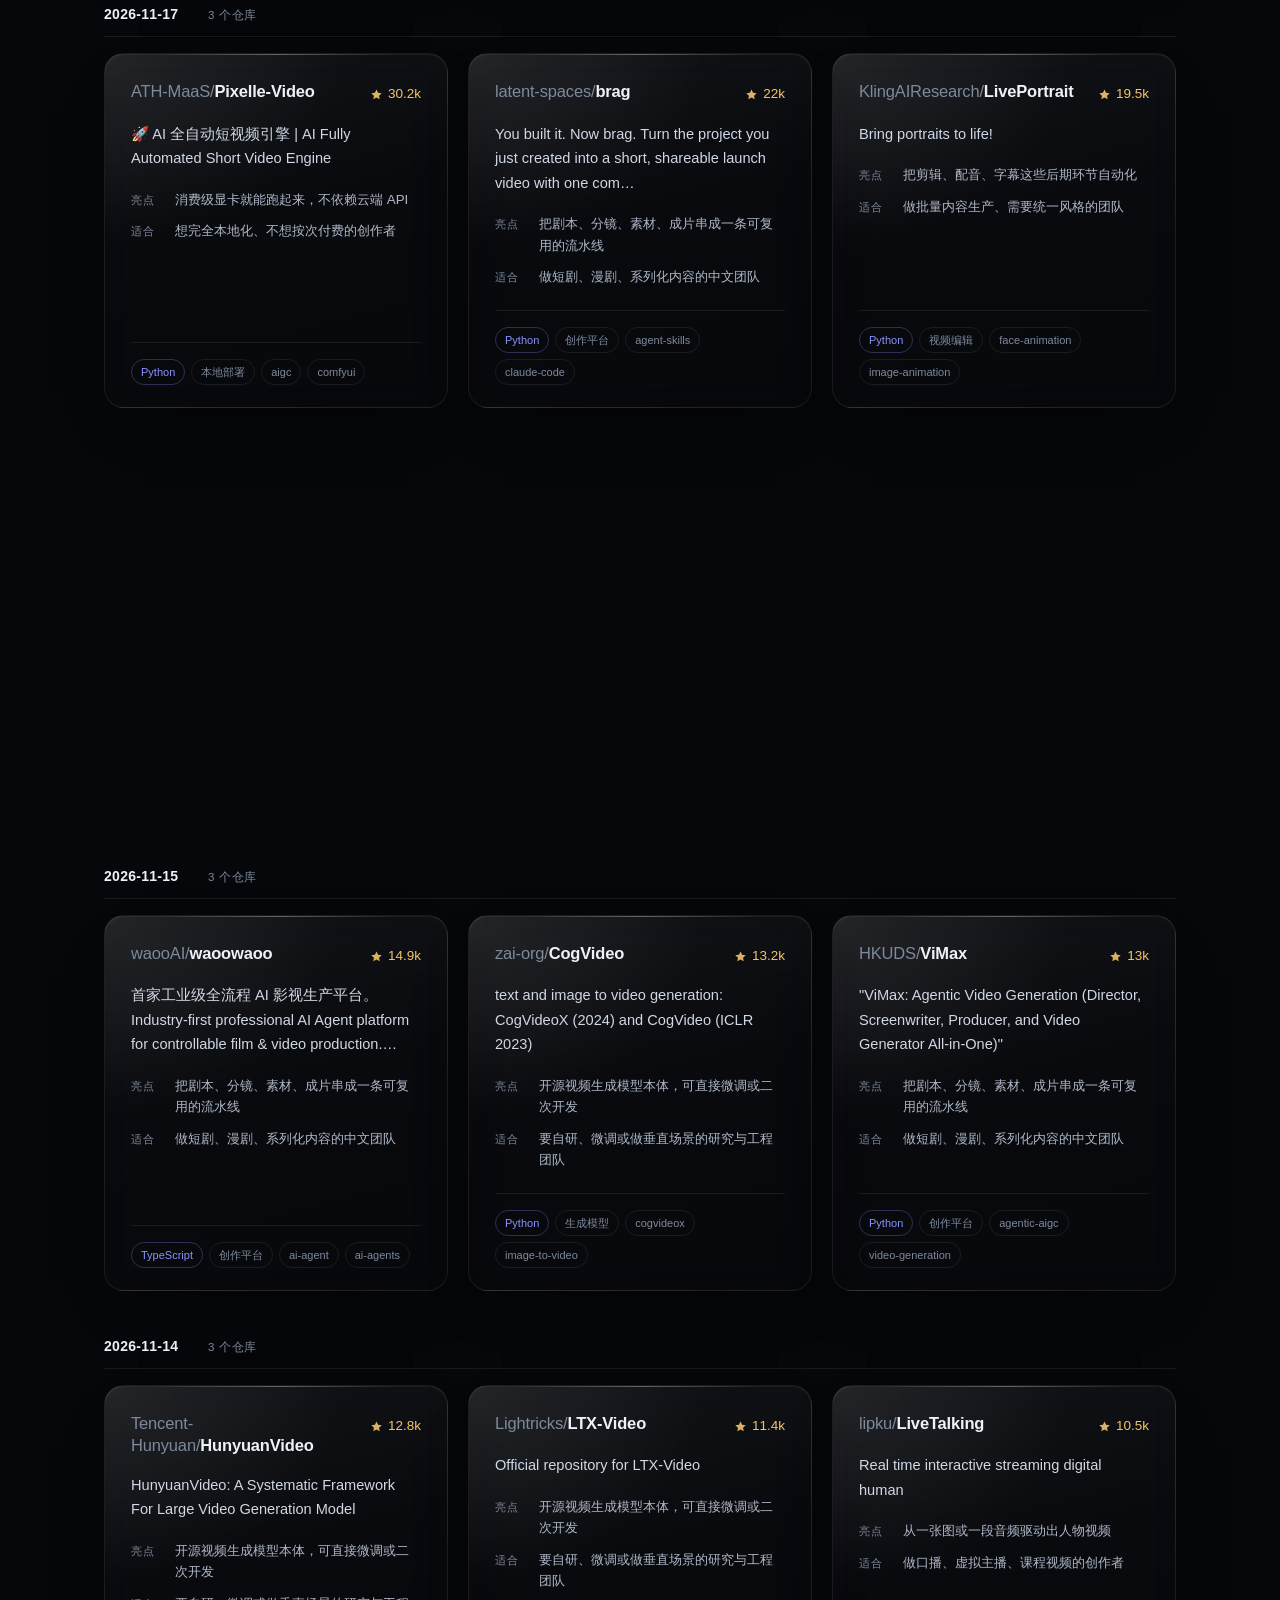
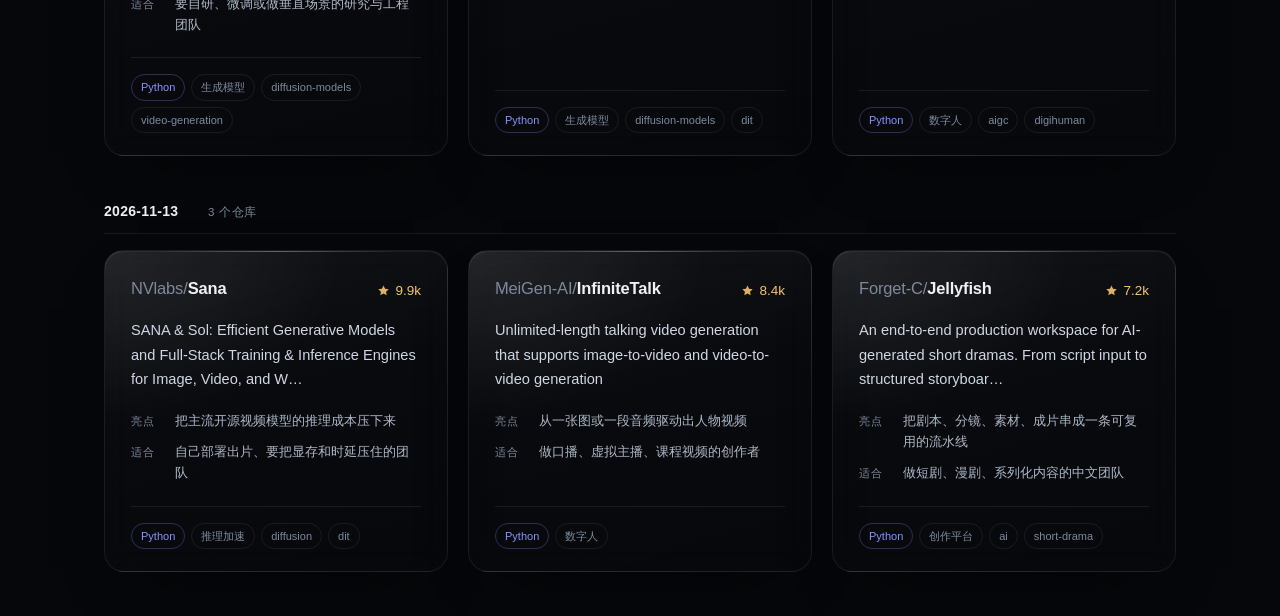
==== commit bc08a6c9: "feat: 右上角 new 角标改为同心圆扩散 SVG 动画 - hero-new 按钮内容从 🆕 emoji 改为用户提供的 SVG 动画 - SVG 使用 #2d0fed 深蓝紫色，无任何绿色 -" ====
--- a/public/index.html
+++ b/public/index.html
@@ -59,7 +59,23 @@
       </div>
       <aside class="hero-side" id="heroTags" aria-label="按分类浏览作品"></aside>
     </div>
-    <button class="hero-new" id="heroNew" hidden aria-label="返回首页顶部" title="返回首页顶部">🆕</button>
+    <button class="hero-new" id="heroNew" hidden aria-label="返回首页顶部" title="返回首页顶部">
+      <svg xmlns="http://www.w3.org/2000/svg" width="28" height="28" viewBox="0 0 24 24" fill="#2d0fed">
+        <path d="M0 0h24v24H0z" fill="none" />
+        <circle cx="12" cy="12" r="0" fill="#2d0fed">
+          <animate id="SVGPW9ARccz" fill="freeze" attributeName="r" begin="0;SVGaeu34cWL.end" calcMode="spline" dur="1.2s" keySplines=".52,.6,.25,.99" values="0;11" />
+          <animate fill="freeze" attributeName="opacity" begin="0;SVGaeu34cWL.end" calcMode="spline" dur="1.2s" keySplines=".52,.6,.25,.99" values="1;0" />
+        </circle>
+        <circle cx="12" cy="12" r="0" fill="#2d0fed">
+          <animate id="SVGODvPjeTJ" fill="freeze" attributeName="r" begin="SVGPW9ARccz.begin+0.2s" calcMode="spline" dur="1.2s" keySplines=".52,.6,.25,.99" values="0;11" />
+          <animate fill="freeze" attributeName="opacity" begin="SVGPW9ARccz.begin+0.2s" calcMode="spline" dur="1.2s" keySplines=".52,.6,.25,.99" values="1;0" />
+        </circle>
+        <circle cx="12" cy="12" r="0" fill="#2d0fed">
+          <animate id="SVGaeu34cWL" fill="freeze" attributeName="r" begin="SVGPW9ARccz.begin+0.4s" calcMode="spline" dur="1.2s" keySplines=".52,.6,.25,.99" values="0;11" />
+          <animate fill="freeze" attributeName="opacity" begin="SVGPW9ARccz.begin+0.4s" calcMode="spline" dur="1.2s" keySplines=".52,.6,.25,.99" values="1;0" />
+        </circle>
+      </svg>
+    </button>
   </section>
 
   <section class="wrap latest">
--- a/public/assets/css/components.css
+++ b/public/assets/css/components.css
@@ -169,22 +169,22 @@
 /* ---------- 右上角 new 角标（筛选后返回顶部入口） ---------- */
 .hero-new{
   position:fixed;top:88px;right:24px;z-index:35;
-  width:46px;height:46px;border-radius:50%;
-  background:rgba(16,19,25,.85);
+  width:48px;height:48px;border-radius:50%;
+  background:linear-gradient(135deg, rgba(16,19,25,.9), rgba(99,102,241,.14));
   backdrop-filter:blur(14px);-webkit-backdrop-filter:blur(14px);
-  border:1px solid rgba(255,255,255,.14);
-  color:#fff;font-size:20px;line-height:1;
+  border:1px solid rgba(139,147,255,.28);
+  color:#fff;font-size:22px;line-height:1;
   display:grid;place-items:center;
   box-shadow:0 14px 30px -16px rgba(0,0,0,.7);
   opacity:0;transform:translateY(10px) scale(.9);
-  transition:opacity .35s var(--ease),transform .4s var(--ease),border-color .3s,box-shadow .3s;
+  transition:opacity .35s var(--ease),transform .4s var(--ease),border-color .3s,box-shadow .3s,background .3s;
   cursor:pointer;
 }
 .hero-new.show{opacity:1;transform:none;box-shadow:0 18px 34px -16px rgba(0,0,0,.75)}
 .hero-new[hidden]{display:none}
-.hero-new:hover{border-color:rgba(255,255,255,.45);background:rgba(24,28,38,.9);transform:translateY(-4px) scale(1.05)}
-@media (max-width:480px){
-  .hero-new{top:72px;right:16px;width:38px;height:38px;font-size:17px}
+.hero-new:hover{border-color:rgba(139,147,255,.55);background:linear-gradient(135deg, rgba(24,28,38,.95), rgba(99,102,241,.22));transform:translateY(-4px) scale(1.05)}
+@media (max-width:480px){
+  .hero-new{top:72px;right:16px;width:40px;height:40px;font-size:19px}
 }
 
 /* ---------- 右下角浮动按钮 ---------- */
